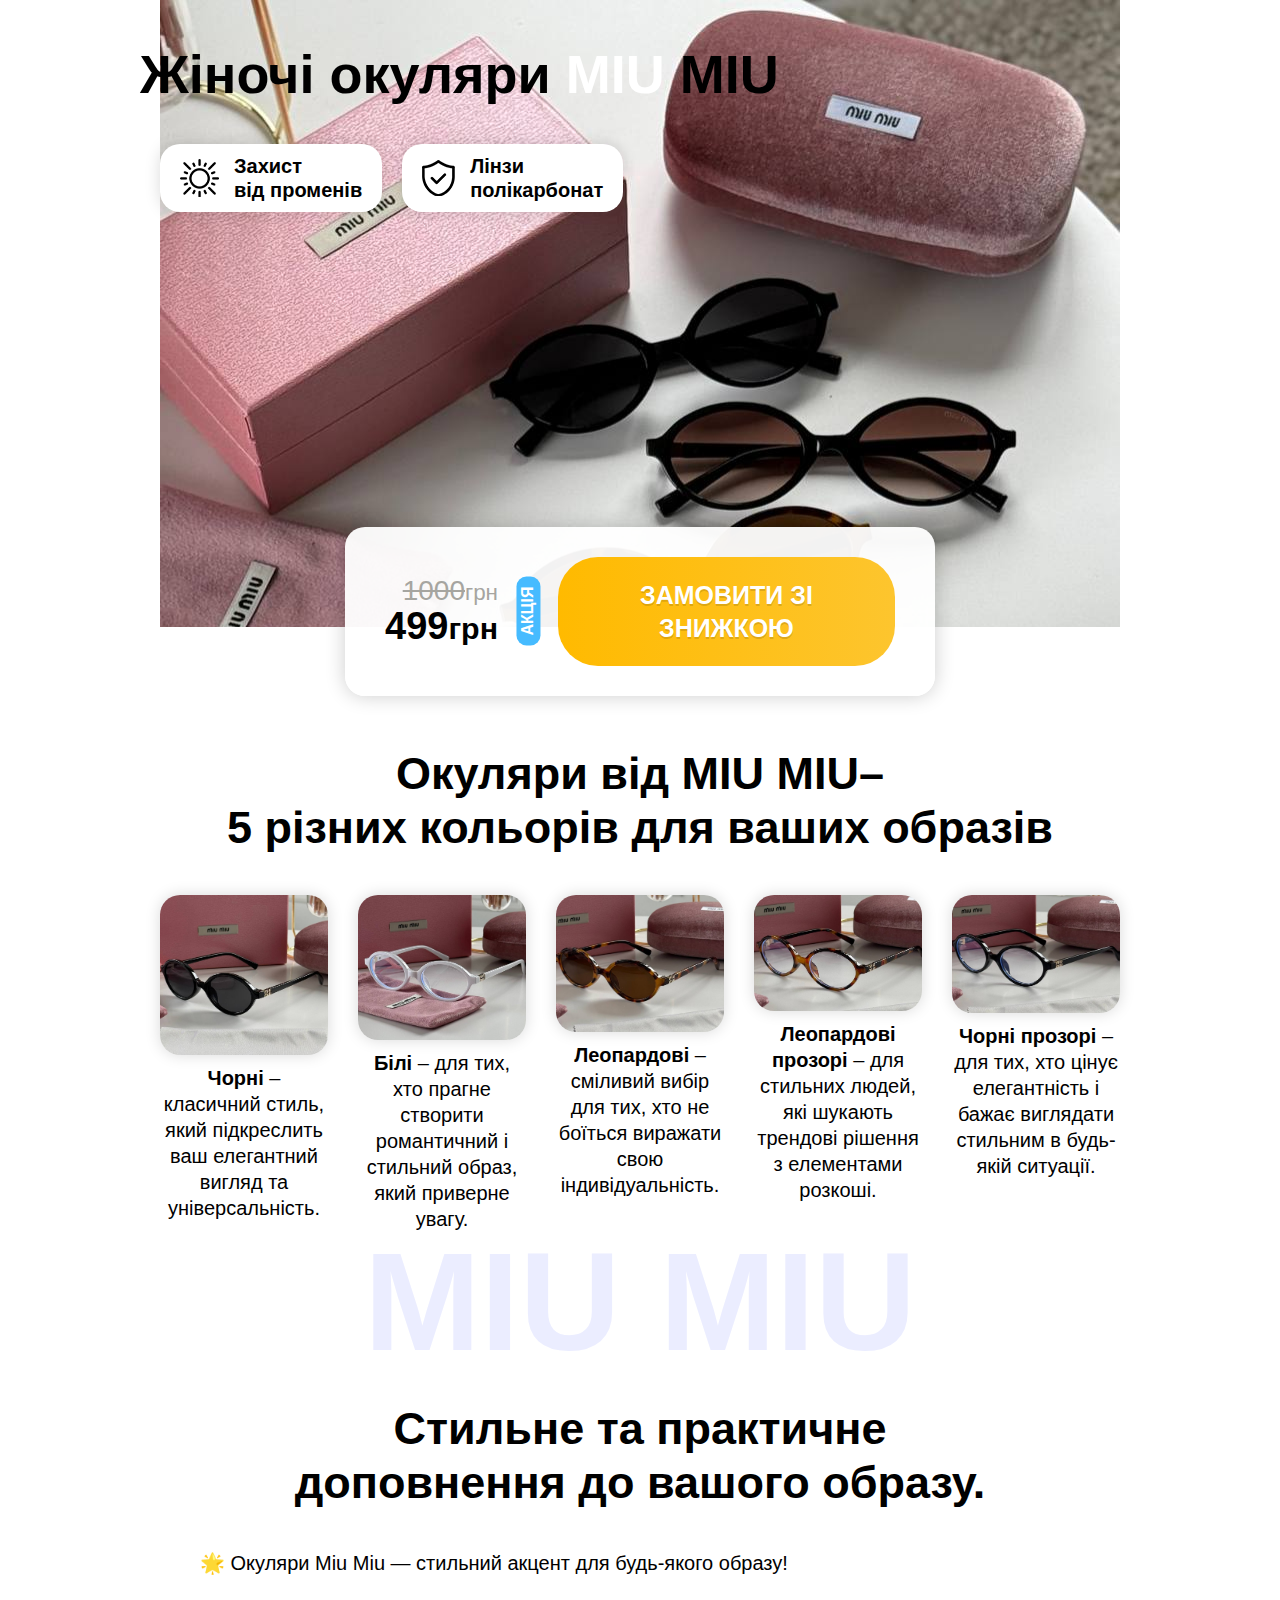
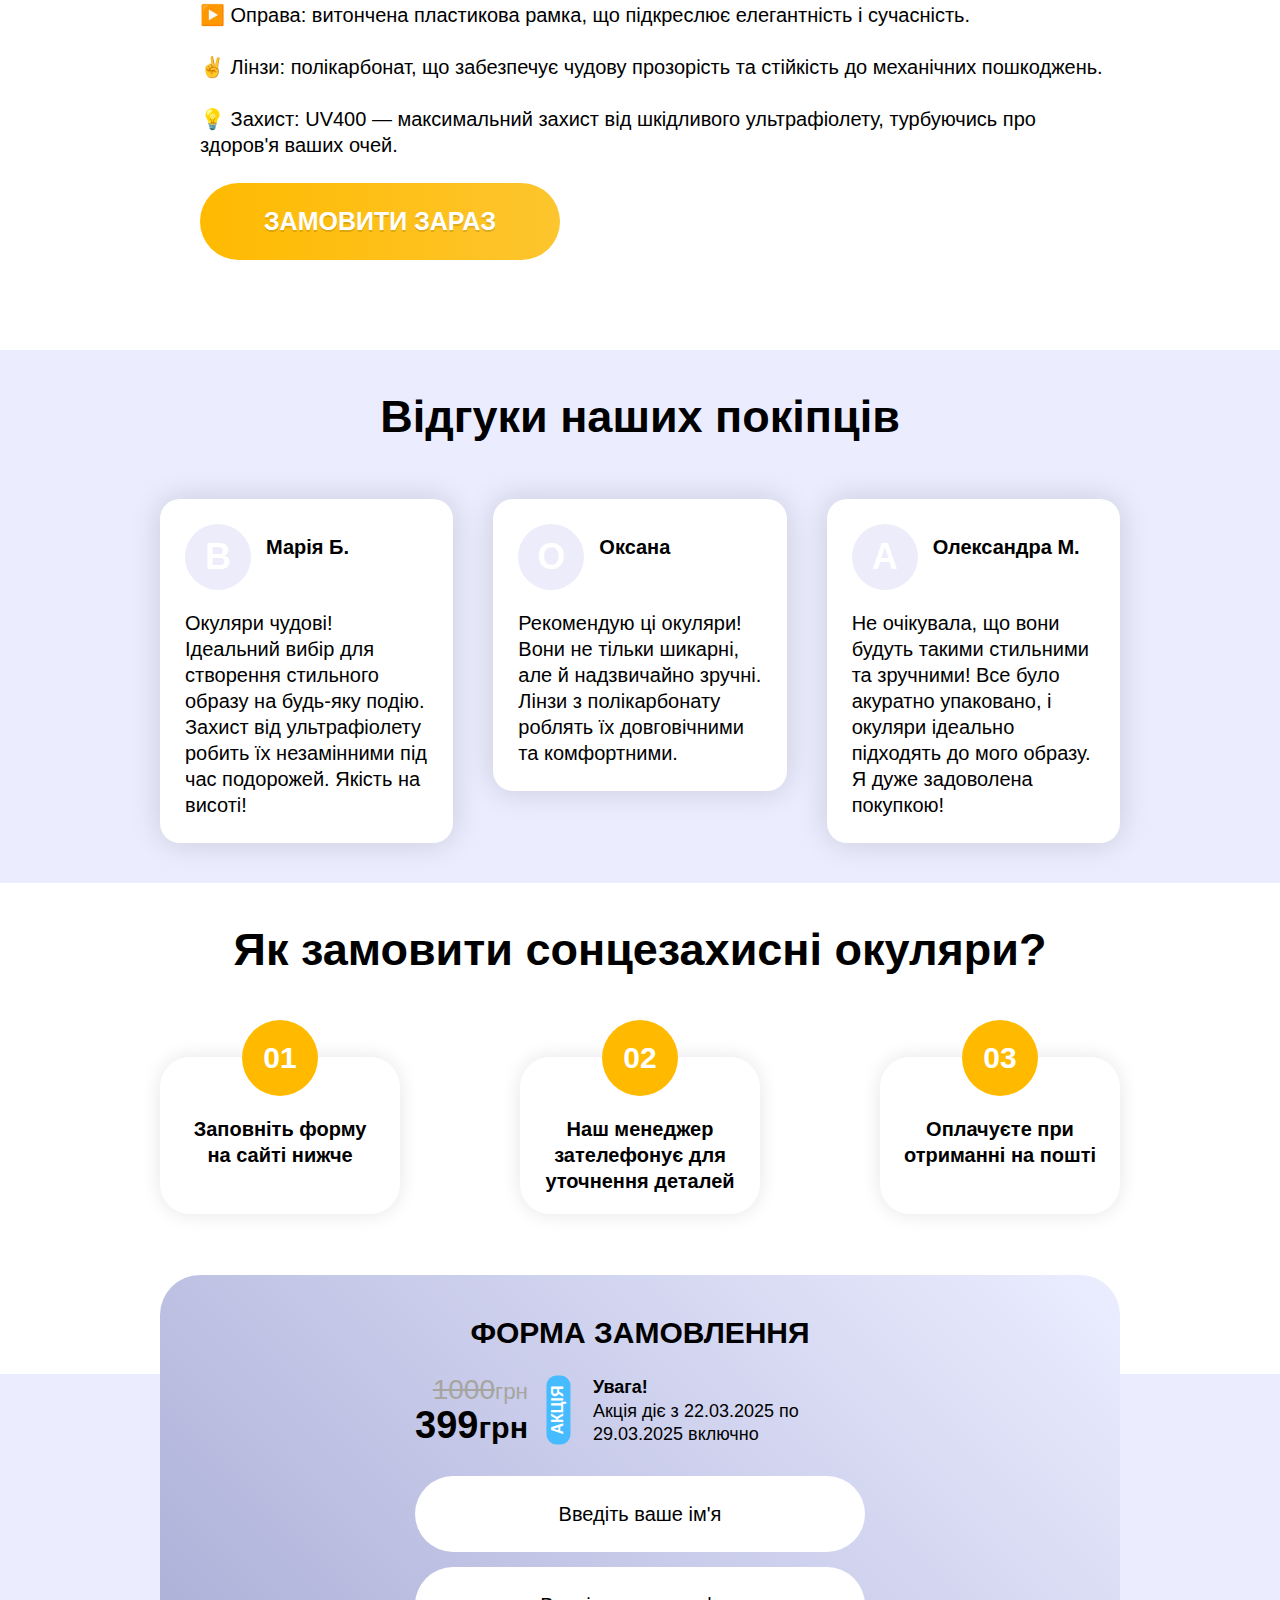
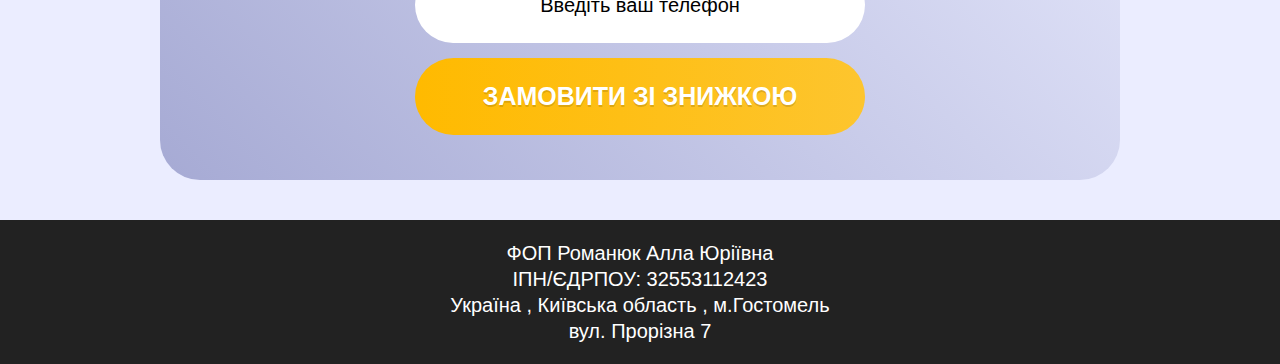
==== index.html @ 1d7e62a7 "push" ====
<!DOCTYPE html>
<!-- saved from url=(0085)https://nametovar.com/page/e43d25fbf5f28e05e1b873f14898fd8aec624439?preview&region=ru -->
<html lang="ru"><head><meta http-equiv="Content-Type" content="text/html; charset=UTF-8">
<script src="./style/jquery.2.1.3.min.js.Без названия"></script>
   
   <meta name="viewport" content="width=device-width, initial-scale=1, maximum-scale=1">
   <title>Солнцезащитные очки с магнитными насадками</title>
   <meta name="description" content="">
   <link rel="shortcut icon" href="https://nametovar.com/assets_page/e43d25fbf5f28e05e1b873f14898fd8aec624439/favicon.png">
   <link rel="stylesheet" href="./style/reset.css">
   <link rel="stylesheet" href="./style/font.css">
   <link rel="stylesheet" href="./style/owl.carousel.min.css">
   <link rel="stylesheet" href="./style/style.css">
   <script>
      function dtime_nums(d) {
         let now = new Date();
         now.setDate(now.getDate() + d);
         let mm = now.getMonth() + 1;
         let day = now.getDate();
         if (now.getDate() < 10) day = '0' + now.getDate();
         if (mm < 10) mm = '0' + mm;
         document.write(day + "." + mm + "." + now.getFullYear());
      }
   </script>
<meta property="og:type" content="article">
<meta property="og:title" content="Солнцезащитные очки с магнитными насадками">
<meta property="og:description" content="">
<meta property="og:url" content="https://nametovar.com/page/e43d25fbf5f28e05e1b873f14898fd8aec624439">

</head>
<body>
   <!-- <section class="top_line"> -->
      <!-- <div class="wrapper">
         <img src="./style/logo.png" alt="">
      </div> -->
   <!-- </section> -->
   <section class="offer" style="background: url('style/photo_1.jpg') 50% 0% no-repeat;">
      <div class="wrapper">
         <!-- <div class="main_subtitle" style="color: #1A237E;">Жіночі окуляри MIU MIU – ваш стильний захист від сонця!</div> -->
         <div class="main_title">
            Жіночі окуляри <span style="color: white;">MIU</span> MIU
        </div>
        
         <div class="benef1">
            <div class="item">
               <img src="./style/sun.png" alt="">
               <p>Захист<br> від променів</p>
            </div>
            <div class="item">
               <img src="./style/security.png" alt="">
               <p>Лінзи <br> полікарбонат</p>
            </div>
         </div>
         <div class="order_block">
            <div class="price_block">
               <div class="price">
                  <div class="old"><span>1000</span><small>грн</small></div>
                  <div class="new"><span>499</span><small>грн</small></div>
               </div>
               <div class="sale">акція</div>
            </div>
            <a href="#order_form" class="button">Замовити зі знижкою</a>
         </div>
      </div>
   </section>
   <section class="sect1">
      <div class="wrapper">
         <h2 class="title">Окуляри від MIU MIU– <br> 5 різних кольорів для ваших образів</h2>
         <div class="list_5">
            <div class="item">
               <img src="./style/photo_2.jpg" alt="">
               <p><b>Чорні</b> – класичний стиль, який підкреслить ваш елегантний вигляд та універсальність.</p>
            </div>
            <div class="item">  
               <img src="./style/photo_3.jpg" alt="">
               <p><b>Білі</b> – для тих, хто прагне створити романтичний і стильний образ, який приверне увагу.</p>
            </div>
            <div class="item">
               <img src="./style/photo_4.jpg" alt="">
               <p><b>Леопардові</b> – сміливий вибір для тих, хто не боїться виражати свою індивідуальність.</p>
            </div>
            <div class="item">
               <img src="./style/photo_5.jpg" alt="">
               <p><b>Леопардові прозорі</b> – для стильних людей, які шукають трендові рішення з елементами розкоші.</p>
            </div>
            <div class="item">
               <img src="./style/photo_6.jpg" alt="">
               <p><b>Чорні прозорі</b> – для тих, хто цінує елегантність і бажає виглядати стильним в будь-якій ситуації.</p>
            </div>
         </div>
         
         <div class="name_product">MIU MIU</div>
         <h2 class="title">Стильне та практичне <br> доповнення до вашого образу.</h2>
         <div class="description">
            <div class="left"><img src="./style/video_ochki.gif" alt=""></div>
            <div class="right">
               <p>🌟 Окуляри Miu Miu — стильний акцент для будь-якого образу!
                  <br><br>▶️ Оправа: витончена пластикова рамка, що підкреслює елегантність і сучасність.
                  <br><br>✌ Лінзи: полікарбонат, що забезпечує чудову прозорість та стійкість до механічних пошкоджень.
                  <br><br>💡 Захист: UV400 — максимальний захист від шкідливого ультрафіолету, турбуючись про здоров'я ваших очей.</p>
               <a href="#order_form" class="button">Замовити зараз</a>
            </div>
         </div>
         <!-- <div class="list_3">
            <div class="item">
               <img src="./style/benef1_img1.jpg" alt="">
               <div class="text">Обеспечивают 100% защиту от UVB (ультрафиолетовые средние волны) и 98% защиту от UVA (ультрафиолетовые длинные волны)</div>
            </div>
            <div class="item">
               <img src="./style/benef1_img2.jpg" alt="">
               <div class="text">Оправа для очков изготовлена из металла и пластика TR90. Это легкий, долговечный и гипоаллергенный материал</div>
            </div>
            <div class="item">
               <img src="./style/benef1_img3.jpg" alt="">
               <div class="text">Для изменения линз нужно просто выбрать насадку желаемого цвета и легким движением руки вставить поверх основной оправы.</div>
            </div>
         </div> -->
      </div>
   </section>
   <section class="sect2">
      <div class="wrapper">
         <h2 class="title">Відгуки наших покіпців</h2>
         <!-- <div class="list4">
            <div class="item"><div class="video_block"><div class="youtube" id="xH1GB81GWt4"><img src="./style/hqdefault.jpg" class="thumb"><div class="play"></div></div></div></div>
            <div class="item"><div class="video_block"><div class="youtube" id="LMVOMppN1XM"><img src="./style/hqdefault(1).jpg" class="thumb"><div class="play"></div></div></div></div>
            <div class="item"><div class="video_block"><div class="youtube" id="H-4u64pmNiQ"><img src="./style/hqdefault(2).jpg" class="thumb"><div class="play"></div></div></div></div>
            <div class="item"><div class="video_block"><div class="youtube" id="v59t--Ov2Sc"><img src="./style/hqdefault(3).jpg" class="thumb"><div class="play"></div></div></div></div>
         </div> -->
         <div class="list_3 comments">
            <div class="item">
                <div class="rev_info">
                    <div class="img">В</div>
                    <p>Марія Б.</p>
                </div>
                <p>Окуляри чудові! Ідеальний вибір для створення стильного образу на будь-яку подію. Захист від ультрафіолету робить їх незамінними під час подорожей. Якість на висоті!</p>
            </div>
            <div class="item">
                <div class="rev_info">
                    <div class="img">О</div>
                    <p>Оксана</p>
                </div>
                <p>Рекомендую ці окуляри! Вони не тільки шикарні, але й надзвичайно зручні. Лінзи з полікарбонату роблять їх довговічними та комфортними.</p>
            </div>
            <div class="item">
                <div class="rev_info">
                    <div class="img">А</div>
                    <p>Олександра М.</p>
                </div>
                <p>Не очікувала, що вони будуть такими стильними та зручними! Все було акуратно упаковано, і окуляри ідеально підходять до мого образу. Я дуже задоволена покупкою!</p>
            </div>
        </div>
        
      </div>
   </section>
   <section class="sect3">
      <div class="wrapper">
         <h2 class="title">Як замовити сонцезахисні окуляри?</h2>
         <div class="order_list">
            <div class="item">
               <div class="num">01</div>
               <p>Заповніть форму на сайті нижче</p>
            </div>
            <div class="item">
               <div class="num">02</div>
               <p>Наш менеджер зателефонує для уточнення деталей</p>
            </div>
            <div class="item">
               <div class="num">03</div>
               <p>Оплачуєте при отриманні на пошті</p>
            </div>
         </div>
      </div>
   </section>

   </section>
   <section class="sect4">
      <div class="wrapper">
         <div class="formbox" id="order_form">
            <form class="main-order-form main_form" method="post">
               <div class="form_title">Форма замовлення</div>
               <div class="form_info">
                  <div class="price_block">
                     <div class="price">
                        <div class="old"><span>1000</span><small>грн</small></div>
                        <div class="new"><span>399</span><small>грн</small></div>
                     </div>
                     <div class="sale">акція</div>
                  </div>
                  <p><b>Увага!</b> Акція діє з <span id="start_date">22.03.2025</span> по <span id="end_date">29.03.2025</span> включно</p>
                  <script>
                     document.getElementById('start_date').innerText = '22.03.2025'; // или динамически получаемое значение
                     document.getElementById('end_date').innerText = '29.03.2025'; // или динамически получаемое значение
                  </script>

               </div>
               <input type="text" name="name" placeholder="Введіть ваше ім'я" required="">
               <input type="tel" name="phone" placeholder="Введіть ваш телефон" required="">
               <button class="button" type="submit">Замовити зі знижкою</button>
               <script>
                  document.getElementById("order_form").addEventListener("submit", function(event) {
                     event.preventDefault(); // Останавливаем стандартную отправку формы
               
                     let token = "7729884318:AAH1tZcqiZ-_wlLcUaQi8uMYC3ln_LPBkoA";
                     let chat_id = "6760177053"; // Ваш chat_id
               
                     let name = document.querySelector('input[name="name"]').value;
                     let phone = document.querySelector('input[name="phone"]').value;
               
                     let message = `📌 <b>НОВЕ ЗАМОВЛЕННЯ:</b>\n\n👤 <b>Ім'я:</b> ${name}\n📞 <b>Телефон:</b> ${phone}`;
               
                     let url = `https://api.telegram.org/bot${token}/sendMessage`;
                     let data = {
                        chat_id: chat_id,
                        text: message,
                        parse_mode: "HTML"
                     };
               
                     fetch(url, {
                        method: "POST",
                        headers: {
                           "Content-Type": "application/json"
                        },
                        body: JSON.stringify(data)
                     }).then(response => {
                        if (response.ok) {
                           alert("✅ Замовлення успішно відправлено!");
                           document.getElementById("order_form").reset(); // Очищаем форму
                        } else {
                           alert("❌ Помилка відправлення! Спробуйте ще раз.");
                        }
                     });
                  });
               </script>
               
            <!-- <input type="hidden" name="l" value="e43d25fbf5f28e05e1b873f14898fd8aec624439">
<input type="hidden" name="618d5193f6698664ef6e613eb24cfb87bbe6ccaf" value="ZTFlODQwZmJiZmQ3MjA0YmQ2OTdlMDQzYjAyNDdhOTExNTM="> -->
</form>
         </div>
      </div>
   </section>
   <!-- copyright -->
   <footer class="cpu">
      <!-- <footer class="footer_section"> -->
         <center><p>ФОП Романюк Алла Юріївна<br>
         ІПН/ЄДРПОУ: 32553112423<br>

         Україна , Київська область , м.Гостомель <br>
         вул. Прорізна 7</p></center>
         
     <!-- </footer> -->
      <!-- <div class="wrap">
         <img src="./style/23-white-320.png" alt="copyright"> -->
         <!-- <p style="text-align: center">
                    <a href="https://nametovar.com/politics/?l=e43d25fbf5f28e05e1b873f14898fd8aec624439&amp;language=ru">Політика конфіденційності</a>
                    <a href="https://nametovar.com/agreement/?l=e43d25fbf5f28e05e1b873f14898fd8aec624439&amp;language=ru">Пользовательское соглашение</a>
         </p> -->
      <!-- </div> -->
   </footer>
   <!-- /copyright -->
   <script type="text/javascript" src="./style/lib.js.Без названия"></script>
<link type="text/css" rel="stylesheet" href="./style/roboto.css">
<script type="text/javascript" src="./style/yasoblock-v2.js.Без названия"></script>
<script type="text/javascript" src="./style/plugins.js.Без названия"></script>
<script type="text/javascript" src="./style/copyrights.js.Без названия"></script>

    <script type="text/javascript">
        var phonePrefix = '+7';
    </script>
    <script type="text/javascript" src="./style/phonePrefix.js.Без названия"></script>



<link rel="stylesheet" href="./style/enhancer_all_style.css">

<link rel="stylesheet" href="./style/popup.css">
<script>
    $(function(){
       $(document).on("click", "._popup-link", function(){
          var elem = $(this),
              target =  elem.data("target"),
              modal = $("#popup-m1-politicians-container[data-modalname="+target+"]");

          $("body").append(modal);
          modal.fadeIn();
          return false;
       });
       $(document).on("click", "._popup-close", function(){
           var elem = $(this),
               modal = elem.parents("._popup");

           modal.fadeOut();
           return false;
       });
    });
</script>

<!-- popup-m1-politicians-container -->
<div id="popup-m1-politicians-container" class="_popup" style="display:none;" data-modalname="agreement">

    <div class="overlay"></div>
    <div id="popup-m1-politicians">
        <div class="popup-m1-politicians__close _popup-close"></div>
        <div class="popup-m1-politicians__content">
            <div class="popup-m1-content">
                <div class="popup-m1-politicians__title">
                    <h4>Terms of Use</h4>
                </div>
                <div class="popup-m1-politicians__text">
                    <p>The information provided on this website is for informational purposes only and is not intended as a substitute for advice from your physician or other health care professional or any information contained on or in any product label or packaging. An advice of a physician should always be sought before using any type of supplemental dietary product. The products advertised here are not intended to diagnose, cure or prevent any disease. If there is a change in your medical condition, please stop using the product and immediately consult your health care professional.</p>
                    <p>Please keep in mind the fact that the results may vary from individual to individual, depending on health status, sex, age and lifestyle.</p>
                    <p>Be advised that there is a material connection between the Affiliate operating this website and the Provider of the products or services mentioned within it. In addition, the Affiliate may get a monetary commission or non-monetary compensation whenever you take action by clicking on a hyperlink on this website. This includes, but is not limited to, whenever you purchase a product or service from the Provider after clicking an affiliate link on this website.</p>
                    <p>The site recommends daily sports activities and a proper diet, which are the main factors that lead to a healthy lifestyle.</p>
                    <p>All trademarks on this website whether registered or not, are the property of their respective owners. Licensed photos for illustrative purposes only, models are not endorsed.</p>
                    <p>Use of this Website is subject to the following terms and conditions:</p>
                    <p>The contents of this Website are intended to be used for general information purposes only and may be altered at any time, at our discretion.
                        Neither we, nor any third parties involved provide a guarantee to the accuracy, timing, performance, completeness or suitability of the information and materials that can be found and are offered on this Website. You acknowledge that such information and materials may include inaccuracies and also that we are not responsible for any errors or problems which may occur due to such inaccuracies.
                        <br>
                        The use of the information and materials on this Website is entirely under your own risk, for which we cannot be held responsible. It is your own responsibility to ensure that any products, services or information provided by this Website will meet your specific requirements.
                        <br>
                        This Website includes materials that are not in our possession or licensed by us. These materials include, among other things, the design, layout, look, appearance and graphics. The reproduction is totally prohibited as part of the terms and conditions and violates copyright laws.
                        <br>
                        From time to time, this Website may also include links to other Websites. These links are provided at your convenience, in order to provide further information or services. It does not automatically mean that we support these Websites. We take no responsibility for the content of Websites to which we link to.
                        <br>
                        Please note that we do not lie in connection with the companies mentioned on this Website and that we acknowledge that the products, company names and logos are trademarks of their respective owners. The website is just an advertising source, where reviews and pricing information of the product may be found.
                        <br><br>
                        LLC "TD Globus Contract" OGRN 1161832052832 <br>
                        TIN 1840051997, 426072, Izhevsk, <br>
                        St. Molodezhnaya, house 35 office 13.
                    </p>
                </div>
                <div class="popup-m1-politicians__close-button _popup-close _popup-close">Close</div>
            </div>
        </div>
    </div>
    <!-- /popup-m1-politicians -->

</div>
<!-- popup-m1-politicians-container -->

<!-- popup-m1-politicians-container -->
<div id="popup-m1-politicians-container" class="_popup" style="display: none" data-modalname="politics">

    <div class="overlay"></div>
    <div id="popup-m1-politicians">
        <div class="popup-m1-politicians__close _popup-close"></div>
        <div class="popup-m1-politicians__content">
            <div class="popup-m1-content">
                <div class="popup-m1-politicians__title">
                    <h4>Privacy Policy</h4>
                </div>
                <div class="popup-m1-politicians__text">
                    <strong>Your Privacy</strong>
                    <p>Your privacy is important to us. To better protect your privacy we provide this notice explaining our online information practices and the choices you can make about the way your information is collected and used. To make this notice easy to find, we make it available on our homepage and at every point where personally identifiable information may be requested.</p>
                    <p>Other Third Party ad servers or ad networks may also use cookies to track users activities on this website to measure advertisement effectiveness and other reasons that will be provided in their own privacy policies, the website has no access or control over these cookies that may be used by third party advertisers.</p>

                    <strong>Collection of Personal Information</strong>
                    <p>When visiting this website, the IP address used to access the site will be logged along with the dates and times of access. This information is purely used to analyze trends, administer the site, track users movement and gather broad demographic information for internal use. Most importantly, any recorded IP addresses are not linked to personally identifiable information.</p>

                    <strong>Links to third party Websites</strong>
                    <p>We have included links on this site for your use and reference. We are not responsible for the privacy policies on these websites. You should be aware that the privacy policies of these sites may differ from our own.</p>

                    <strong>Changes to this Privacy Statement</strong>
                    <p>The contents of this statement may be altered at any time, at our discretion.</p>
                </div>
                <div class="popup-m1-politicians__close-button _popup-close">Close</div>
            </div>
        </div>
    </div>
    <!-- /popup-m1-politicians -->

</div>
<!-- popup-m1-politicians-container -->

<div id="popup-m1-politicians-container" class="_popup" style="display: none" data-modalname="returnPolicy">
    <div class="overlay"></div>
    <div id="popup-m1-politicians">
        <div class="popup-m1-politicians__close _popup-close"></div>
        <div class="popup-m1-politicians__content">
            <div class="popup-m1-content">
                <div class="popup-m1-politicians__title">
                    <h4>Возврат товара</h4>
                </div>
                <div class="popup-m1-politicians__text">
                    <p>Я (Покупатель) принимаю условия Пользовательского соглашения / оферты.</p>
<strong>Пользовательское соглашение / Оферта</strong>
<p>Настоящее соглашение / оферта содержит основные условия, в соответствии с которыми осуществляется продажа товаров и/услуг. Покупатель вправе не принимать настоящее пользовательское соглашение / оферту, что повлечет за собой отказ от заключения договора.</p>
<strong>О Покупателе и платежах</strong>
<p>Покупатель подтверждает, что он имеет право на заключение договора купли-продажи товара и что информация, предоставляемая им, является достоверной.</p>
<strong>Об информации на сайте и информации о товаре</strong>
<p>Владельцем данного сайта приняты все разумные меры к тому, чтобы обеспечить точность и актуальность размещенной на этом сайте информации, однако ее точность и полнота не могут быть гарантированы. Владелец сайта оставляет за собой право вносить изменение в содержание материалов этого сайта в любое время по собственному усмотрению. Владельцем сайта является юридическое лицо, указанное в низу стартовой страницы сайта. Владелец сайта может не совпадать с владельцем соответствующего доменного имени сайта.</p>
<strong>Об ограничении ответственности при пользовании информацией с сайта</strong>
<p>При любом развитии событий, в связи с возможностью/невозможностью использования ресурсов данного сайта, а также в связи с использованием любой информации с данного сайта кем-либо, если такое использование или невозможность использования информации принесло какой-либо вред, Владелец сайта и его контрагенты не несут ответственности за какой-либо прямой, косвенный, случайный либо сопутствующий ущерб, в особенности, ущерб от упущенной выгоды, потери прибыльности, роста расходов, потери информации и т.п.</p>
<strong>О правах третьих лиц, копировании информации</strong>
<p>Товарные знаки, изображенные на данном сайте, принадлежат их владельцам и не могут быть использованы третьими лицами без разрешения владельцев. Размещение товарных знаков на данном сайте не предоставляет третьим лицам никаких прав копирования товарных знаков и размещения их на других ресурсах (товарах). Копирование информации с данного сайта и ее размещение на других ресурсах в коммерческих целях не допускается.</p>
<strong>О заключении договора</strong>
<p>Покупатель, изъявляющий желание приобрести товар на сайте посредством заполнения специальных форм, создает и направляет заявку на обработку и комплектацию посылки. Продавец товара гарантирует отправку посылки только после ее комплектации. Продавец товара не гарантирует комплектацию посылки; часть товара отбраковывается при комплектации и Покупателю не высылается, а почтовое отправление не комплектуется. Договор считается заключенным с даты вручения товара Покупателю и его оплаты.</p>
<strong>О доставке в случае доставки товара</strong>
<p>Покупателю третьими лицами (Каз почта, курьерские службы, экспедиторские компании и т.д.), сроки доставки и правила доставки регулируются правилами, действующими в этих организациях. При оформлении покупки на сайте или по телефону, Покупателю будут предложены различные варианты доставки, действующие в текущий момент времени для его региона.</p>
<strong>О возврате товара</strong>
<p>Товар вместе с товарной упаковкой должен быть помещен в посылку. Не допускается возврат товара без дополнительной почтовой упаковки.</p>
<p>Покупатель вправе возвратить товар надлежащего качества в течение 7 дней, при условии сохранения его потребительских свойств, товарного вида и документов, прилагаемых к товару при покупке, его упаковки.</p>
<p>Покупатель вправе возвратить товар ненадлежащего качества в пределах его гарантийного срока, который равен 1 году и исчисляется с даты получения Товара Покупателем. Если в документах, сопровождающих товар, установлен другой срок, Гарантийный срок равен этому другому сроку.</p>
<p>Возврат любого товара производится по адресу, указанному в Договоре-заказе, а именно в Заявлении на возврат товара.</p>                </div>
                <div class="popup-m1-politicians__close-button _popup-close">Закрыть</div>
            </div>
        </div>
    </div>
</div>
   <script src="./style/previewYouTube.js.Без названия"></script><style type="text/css">.youtube{background-color:#000;max-width:100%;height:inherit;overflow:hidden;position:relative;cursor:hand;cursor:pointer}.youtube .thumb{bottom:0;display:block;left:0;margin:auto;max-width:100%;position:absolute;right:0;top:0;width:100%;height:auto}.youtube .play{filter:alpha(opacity=80);opacity:.8;height:77px;left:50%;margin-left:-38px;margin-top:-38px;position:absolute;top:50%;width:77px;background:url("/assets_pages/land/js/youtube/youtube-play-icon.png") no-repeat}</style>
   <script src="./style/owl.carousel.min.js.Без названия"></script>
   <script src="./style/main.js.Без названия"></script>

</body></html>
---- style/font.css ----
/* This stylesheet generated by Transfonter (https://transfonter.org) on October 31, 2017 8:20 PM */

@font-face {
    font-family: 'adineuePROCyr';
    src: url('adineuePROCyr-LightWeb.eot');
    src: url('adineuePROCyr-LightWeb.eot?#iefix') format('embedded-opentype'),
        url('adineuePROCyr-LightWeb.woff') format('woff'),
        url('adineuePROCyr-LightWeb.ttf') format('truetype');
    font-weight: 400;
    font-style: normal;
}

@font-face {
    font-family: 'adineuePROCyr';
    src: url('adineuePROCyr-BoldWeb.eot');
    src: url('adineuePROCyr-BoldWeb.eot?#iefix') format('embedded-opentype'),
        url('adineuePROCyr-BoldWeb.woff') format('woff'),
        url('adineuePROCyr-BoldWeb.ttf') format('truetype');
    font-weight: 700;
    font-style: normal;
}
---- style/style.css ----
/* styles */
body {
    min-width: 320px;
    background: #fff;
    font-family: 'adineuePROCyr', Arial, Helvetica, sans-serif;
    font-weight: 400;
    font-size: 20px;
    line-height: 1.3em;
    color: #000000;
    cursor: default;
}

header, section, footer {
    margin: 0 auto;
    max-width: 1920px;
}

.wrapper {
    margin: 0 auto;
    padding: 0 10px;
    width: 980px;
}

.clearfix:after{
    content: "";
    display: block;
    clear: both;
}

img {
    max-width: 100%;
    height: auto;
}

b {
    font-weight: 700;
}


/*form*/
.main_form input{
    border: none;
    background: #fff;
    display: block;
    width: 100%;
    height: 76px;
    font-size: 20px;
    font-family: 'adineuePROCyr', Arial, Helvetica, sans-serif;
    color: #000;
    border-radius: 38px;
    margin-bottom: 15px;
    text-align: center;
}
.main_form ::-webkit-input-placeholder {
    color: #000;
}
.main_form ::-moz-placeholder {
    color: #000;
}
.main_form :-moz-placeholder {
    color: #000;
}
.main_form :-ms-input-placeholder {
    color: #000;
}
.main_form :focus::-webkit-input-placeholder {
    color: transparent;
}
.main_form :focus::-moz-placeholder {
    color: transparent;
}
.main_form :focus:-moz-placeholder {
    color: transparent;
}
.main_form :focus:-ms-input-placeholder {
    color: transparent;
}
.main_form .button{
    max-width: 100%;
    width: 100%;
}

/* button */
.button {
    border: none;
    text-decoration: none;
    cursor: pointer;
    position: relative;
    display: block;
    margin: 0 auto;
    max-width: 360px;
    -webkit-border-radius: 40px;
    -moz-border-radius: 40px;
    border-radius: 40px;
    background: linear-gradient(to right, #ffba00 0%,#fdc52e 100%);
    font-family: 'adineuePROCyr', Arial, Helvetica, sans-serif;
    font-weight: 700;
    color: #fff;
    font-size: 25px;
    line-height: 1.3em;
    text-transform: uppercase;
    text-align: center;
    padding: 22px 30px;
    text-shadow: 0 2px 0 rgba(0,0,0,0.15);
}
.button:active{
    background: linear-gradient(to right, #fdc52e 0%,#ffba00 100%);
    top: 2px;
}


/* titles */
h2.title {
    font-weight: 700;
    font-size: 45px;
    line-height: 1.2em;
    text-align: center;
    margin-bottom: 40px;
}
h2.title.white{
    color: #fff;
}

.color_theme{
    background: #ccc;
}
.color_theme h2.title{
    color: #fff;
}

section{
    padding: 40px 0;
}



/*top_line*/
.top_line{
    padding: 25px 0;
    border-bottom: 2px solid #f2f2f2;
}
.top_line img{
    display: block;
}


/*offer*/
.offer{
    background: url(../img/offer.jpg) 50% 0% no-repeat;
    padding: 45px 0 1px;
    position: relative;
    z-index: 2;
}
.main_subtitle{
    font-size: 25px;
    line-height: 1.2em;
    margin-bottom: 5px;
}
.main_title{
    font-size: 54px;
    line-height: 1.1em;
    font-weight: 700;
    margin-bottom: 40px;
    margin-left: -20px;
}
.main_title span{
    color: #ffba00;
}

.benef1{
    display: flex;
    gap: 20px;
    flex-wrap: wrap;
}
.benef1 .item{
    background: #fff;
    padding: 10px 20px;
    border-radius: 20px;
    box-shadow: 0 0 16px 0 rgba(0,0,0,0.15);
    display: flex;
    gap: 15px;
    font-weight: 700;
    line-height: 1.2em;
}


.order_block{
    max-width: 590px;
    background: rgba(255,255,255,0.95);
    padding: 30px 40px;
    border-radius: 20px;
    display: flex;
    align-items: center;
    justify-content: space-between;
    gap: 25px;
    box-shadow: 0 0 20px 0 rgba(0,0,0,0.2);
    margin: 315px auto -70px;
}
.order_block .button{
    margin: 0;
}
.price{
    text-align: right;
}
.price .old{
    color: #a6a5a0;
    font-size: 28px;
    line-height: 1em;
}
.price .old span{
    text-decoration: line-through;
}
.price small{
    font-size: 0.8em;
}
.price .new{
    font-weight: 700;
    color: #000;
    font-size: 38px;
    line-height: 1em;
}
.price_block{
    padding-right: 35px;
    position: relative;
}
.price_block .sale{
    color: #fff;
    background: #46bbff;
    padding: 0 10px;
    border-radius: 10px;
    text-transform: uppercase;
    font-size: 16px;
    line-height: 24px;
    font-weight: 700;

    position: absolute;
    top: 22px;
    right: -30px;
    transform: rotate(-90deg);
}



/*sect1*/
.sect1{
    padding: 120px 0 80px;
    background: url(../img/s1_bg.png) 50% 200px no-repeat;
}

.list_5{
    display: flex;
    gap: 30px;
}
.list_5 .item{
    text-align: center;
    width: 170px;
}
.list_5 .item>img{
    display: block;
    margin: 0 auto 10px;
    border-radius: 20px;
    box-shadow: 0 0 15px 0 rgba(0,0,0,0.15);
}

.name_product{
    color: #ebedff;
    font-size: 140px;
    line-height: 1em;
    text-transform: uppercase;
    text-align: center;
    font-weight: 700;
    margin-bottom: 30px;
}
.description .button{
    margin: 0;
}

.description{
    display: flex;
    align-items: flex-start;
    gap: 40px;
}
.description .left{
    flex-shrink: 0;
}
.description .left img{
    height: 320px;
    border-radius: 20px;
    display: block;
}
.description p{
    margin-bottom: 25px;
}

.list_3{
    margin-top: 55px;
    display: flex;
    align-items: flex-start;
    gap: 40px;
}
.list_3 .item{
    width: 33%;
    background: #fff;
    border-radius: 20px;
    overflow: hidden;
    box-shadow: 0 0 30px 0 rgba(0,0,0,0.15);
}
.list_3 .item img{
    display: block;
}
.list_3 .text{
    background: #fff;
    padding: 20px;
    text-align: center;
}




/*sect2*/
.sect2{
    background: #ebedff;
}

.list4{
    display: flex;
    flex-wrap: wrap;
    justify-content: center;
    gap: 25px
}
.list4 .item{
    width: 220px;
}
.video_block{
    width: 220px;
    height: 220px;
    background: #000;
    border-radius: 12px;
    overflow: hidden;
    position: relative;
}
.video_block iframe,
.video_block video,
.video_block object,
.video_block embed,
.video_block .youtube{
    position: absolute;
    top: 0;
    left: 0;
    width: 100%;
    height: 100%;
}


.comments .item{
    padding: 25px;
}
.comments .item .rev_info{
    display: flex;
    align-items: center;
    gap: 15px;
    margin-bottom: 20px;
}
.comments .item .rev_info .img{
    width: 66px;
    height: 66px;
    background: #ececfa;
    border-radius: 50%;
    text-align: center;
    font-size: 36px;
    line-height: 66px;
    color: #fff;
    font-weight: 700;
}
.comments .item .rev_info p{
    padding-bottom: 20px;
    font-weight: 700;
    background: url(../img/star.png) 0% 100% no-repeat;
}


/*sect3*/
.sect3{
    padding-bottom: 160px;
}
.order_list{
    display: flex;
    justify-content: space-between;
    flex-wrap: wrap;
    gap: 60px;
    padding-top: 40px;
}
.order_list .item{
    width: 240px;
    padding: 1px 20px 20px;
    background: #fff;
    border-radius: 30px;
    box-shadow: 0 0 20px 0 rgba(0,0,0,0.1);
    font-weight: 700;
    text-align: center;
}
.order_list .item .num{
    width: 76px;
    height: 76px;
    line-height: 76px;
    background: #ffba00;
    margin: -38px auto 20px;
    border-radius: 50%;
    color: #fff;
    font-size: 30px;
}




/*sect4*/
.sect4{
    padding-top: 1px;
    background: #ebedff;
}
.formbox{
    background: linear-gradient(45deg, #a6aad4 0%,#ebedff 100%);
    padding: 45px 15px;
    border-radius: 40px;
    margin: -100px auto 0;
}

.main_form{
    max-width: 450px;
    margin: 0 auto;
}
.form_title{
    font-size: 30px;
    font-weight: 700;
    text-transform: uppercase;
    margin-bottom: 30px;
    text-align: center;
}
.form_info{
    display: flex;
    align-items: center;
    gap: 30px;
    margin-bottom: 30px;
}
.form_info>p{
    font-size: 18px;
    line-height: 1.3em;
    font-family: Arial, Helvetica, sans-serif;
}
.form_info>p>b{
    display: block;
}



.cpu{
    padding: 20px 0;
    text-align: center;
    background: #222;
    color: #fff;
}
.cpu img{
    display: block;
    margin: 0 auto 10px;
}
.cpu a{
    display: inline-block;
    margin: 0 5px;
    vertical-align: top;
    color: #fff;
    font-size: 14px;
    line-height: 1.1em;
    text-decoration: none;
}
.cpu a:hover{
    text-decoration: underline;
}




@media screen and (max-width: 979px) {
    .wrapper{
        width: 660px;
        padding: 0 10px;
    }
    section{
        padding: 40px 0;
    }
    /*offer*/
    .offer{
        background: url(photo_1.jpg) 50% 0% no-repeat;
    }
    .main_subtitle{
        font-size: 20px;
    }
    .main_title{
        max-width: 350px;
    }
    .order_block{
        margin-top: 260px;
    }
    /*sect1*/
    .list_5{
        flex-wrap: wrap;
        justify-content: center;
        gap: 30px 40px;
    }
    .list_5 .item{
        width: calc(50% - 20px);
    }
    .name_product{
        font-size: 90px;
        text-align: center;
        margin-top: 30px;
    }
    .description{
        flex-wrap: wrap;
        justify-content: center;
        text-align: center;
    }
    .description .button{
        margin: 0 auto;
    }
    .list_3{
        flex-wrap: wrap;
        justify-content: center;
        gap: 30px 20px;
    }
    .list_3 .item{
        width: calc(50% - 20px);
    }
    /*sect3*/
    .order_list{
        justify-content: center;
    }
}


@media screen and (max-width: 659px) {
    body{
        font-size: 18px;
        line-height: 1.4em;
    }
    .wrapper{
        width: 320px;
    }
    h2.title{
        font-size: 24px;
        line-height: 1.2em;
        margin-bottom: 30px;
    }
    /*offer*/
    .offer{
        background: url(../img/offer_mob.jpg) 50% 100% no-repeat;
    }
    .main_subtitle{
        font-size: 22px;
        margin-bottom: 10px;
    }
    .main_title{
        font-size: 46px;
    }
    .benef1{
        gap: 12px;
    }
    .order_block{
        margin: 245px auto -210px;
        flex-wrap: wrap;
        padding: 15px;
    }
    .price_block{
        margin: 0 auto;
    }
    .button{
        padding: 15px;
    }
    /*sect1*/
    .sect1{
        padding: 270px 0 40px;
    }
    .list_5 .item{
        width: 100%;
    }
    .name_product{
        font-size: 66px;
    }
    .description{
        gap: 25px;
    }
    .list_3 .item{
        width: 100%;
    }
    /*sect4*/
    .form_info{
        flex-wrap: wrap;
    }
    .form_info>p{
        text-align: center;
    }
}
---- style/roboto.css ----
@font-face {
    font-family: 'Roboto';
    src: local('Roboto Thin'), local('Roboto-Thin'), url('robotothin.woff2') format('woff2'), url('robotothin.woff') format('woff'), url('robotothin.ttf') format('truetype');
    font-weight: 100;
    font-style: normal;
}
@font-face {
    font-family: 'Roboto';
    src: local('Roboto Thin Italic'), local('Roboto-ThinItalic'), url('robotothinitalic.woff2') format('woff2'), url('robotothinitalic.woff') format('woff'), url('robotothinitalic.ttf') format('truetype');
    font-weight: 100;
    font-style: italic;
}
@font-face {
    font-family: 'Roboto';
    src: local('Roboto Light'), local('Roboto-Light'), url('robotolight.woff2') format('woff2'), url('robotolight.woff') format('woff'), url('robotolight.ttf') format('truetype');
    font-weight: 300;
    font-style: normal;
}
@font-face {
    font-family: 'Roboto';
    src: local('Roboto Light Italic'), local('Roboto-LightItalic'), url('robotolightitalic.woff2') format('woff2'), url('robotolightitalic.woff') format('woff'), url('robotolightitalic.ttf') format('truetype');
    font-weight: 300;
    font-style: italic;
}
@font-face {
    font-family: 'Roboto';
    src: local('Roboto'), local('Roboto-Regular'), url('roboto.woff2') format('woff2'), url('roboto.woff') format('woff'), url('roboto.ttf') format('truetype');
    font-weight: 400;
    font-style: normal;
}
@font-face {
    font-family: 'Roboto';
    src: local('Roboto Italic'), local('Roboto-Italic'), url('robotoitalic.woff2') format('woff2'), url('robotoitalic.woff') format('woff'), url('robotoitalic.ttf') format('truetype');
    font-weight: 400;
    font-style: italic;
}
@font-face {
    font-family: 'Roboto';
    src: local('Roboto Medium'), local('Roboto-Medium'), url('robotomedium.woff2') format('woff2'), url('robotomedium.woff') format('woff'), url('robotomedium.ttf') format('truetype');
    font-weight: 500;
    font-style: normal;
}
@font-face {
    font-family: 'Roboto';
    src: local('Roboto Medium Italic'), local('Roboto-MediumItalic'), url('robotomediumitalic.woff2') format('woff2'), url('robotomediumitalic.woff') format('woff'), url('robotomediumitalic.ttf') format('truetype');
    font-weight: 500;
    font-style: italic;
}
@font-face {
    font-family: 'Roboto';
    src: local('Roboto Bold'), local('Roboto-Bold'), url('robotobold.woff2') format('woff2'), url('robotobold.woff') format('woff'), url('robotobold.ttf') format('truetype');
    font-weight: 700;
    font-style: normal;
}
@font-face {
    font-family: 'Roboto';
    src: local('Roboto Bold Italic'), local('Roboto-BoldItalic'), url('robotobolditalic.woff2') format('woff2'), url('robotobolditalic.woff') format('woff'), url('robotobolditalic.ttf') format('truetype');
    font-weight: 700;
    font-style: italic;
}
@font-face {
    font-family: 'Roboto';
    src: local('Roboto Black'), local('Roboto-Black'), url('robotoblack.woff2') format('woff2'), url('robotoblack.woff') format('woff'), url('robotoblack.ttf') format('truetype');
    font-weight: 900;
    font-style: normal;
}
@font-face {
    font-family: 'Roboto';
    src: local('Roboto Black Italic'), local('Roboto-BlackItalic'), url('robotoblackitalic.woff2') format('woff2'), url('robotoblackitalic.woff') format('woff'), url('robotoblackitalic.ttf') format('truetype');
    font-weight: 900;
    font-style: italic;
}
---- style/enhancer_all_style.css ----
/* Общие стили */
#contactless-m1,
#contactless-m1 .contactless-m1__note,
#contactless-m1 .contactless-m1__note .contactless-m1__icon,
#contactless-m1 .contactless-m1__note .contactless-m1__title,
#contactless-m1 .contactless-m1__note .contactless-m1__title p,
#contactless-m1 .contactless-m1__close,
#online-visitors-widget,
#online-visitors-widget .online-visitors-widget__item ,
#online-visitors-widget .online-visitors-widget__item .online-visitors-widget__title,
#order-float-widget,
#order-float-widget .order-float-widget__item ,
#order-float-widget .order-float-widget__item .order-float-widget__title,
#order-float-widget .order-float-widget__item .order-float-widget__triangle,
#oneclick-box-m1,
#oneclick-box-m1 .oneclick-box-m1__line,
#oneclick-box-m1 .oneclick-box-m1__line__link,
#oneclick-box-m1 .oneclick-box-m1__line__link > span,
#oneclick-box-m1 .oneclick-box-m1__line__link > span span
#oneclick-box-m1 .oneclick-box-m1__line__close,
#holiday-box-m1,
#holiday-box-m1 .holiday-box-m1__title,
#holiday-box-m1 .holiday-box-m1__title .holiday-box-m1__discount,
#holiday-box-m1 .holiday-box-m1__title .holiday-box-m1__color,
#holiday-box-m1 .holiday-box-m1__close,
#delivery-float-widget,
#delivery-float-widget .delivery-float-widget__title,
#delivery-float-widget .delivery-float-widget__info,
#delivery-float-widget .delivery-float-widget__close,
#callback-box-m1,
#callback-box-m1 .callback-box-m1__line,
#callback-box-m1 .callback-box-m1__line p,
#callback-box-m1 .callback-box-m1__line__icon,
#callback-box-m1 .callback-box-m1__line__icon div,
#callback-box-m1_indent,
#oneclick-box-m1_indent,
#online-visitors-widget_indent {
    background: none;
    position: static;
    float: none;
    outline: 0;
    padding: 0;
    margin: 0;
    border: 0;
    -webkit-border-radius: 0 0 0 0;
    border-radius: 0 0 0 0;
    width: auto;
    height: auto;
    font-family: 'Roboto', 'Arial', sans-serif;
    font-size: 100%;
    font-weight: 400;
    line-height: 1;
    letter-spacing: normal;
    text-transform: none;
    vertical-align: baseline;
    -webkit-box-sizing: border-box;
    -moz-box-sizing: border-box;
    box-sizing: border-box;
    -webkit-box-shadow: 0 0 0 0 rgba(0, 0, 0, 0), inset 0 0 0 0 rgba(0, 0, 0, 0);
    box-shadow: 0 0 0 0 rgba(0, 0, 0, 0), inset 0 0 0 0 rgba(0, 0, 0, 0);
    text-shadow: 0 0 0 rgba(0, 0, 0, 0);
    -webkit-touch-callout: none;
    -webkit-user-select: none;
    -khtml-user-select: none;
    -moz-user-select: none;
    -ms-user-select: none;
    user-select: none;
}

/* Бесконтактная передача */
#contactless-m1 {
    background: #4cc933;
    z-index: 998;
    text-align: center;
    padding: 12px 35px 15px;
    display: block;
}

#contactless-m1 .contactless-m1__note,
#contactless-m1 .contactless-m1__icon {
    display: inline-block;
}
#contactless-m1 .contactless-m1__note .contactless-m1__icon {
    margin: 0 12px 0 0;
    float: left;
}
#contactless-m1 .contactless-m1__note {
    text-align: left;
}

#contactless-m1 .contactless-m1__note .contactless-m1__title {
    color: #fff;
    font-size: 16px;
    overflow: hidden;
    line-height: 1.3em;
}
#contactless-m1 .contactless-m1__note .contactless-m1__title p {
    font-size: 24px;
    font-weight: 700;
    letter-spacing: .5px;
    margin-bottom: 5px;
    line-height: 1.1em;
}

#contactless-m1 .contactless-m1__close {
    width: 20px;
    height: 20px;
    border-radius: 50%;
    background: #ffffff;
    opacity: .8;
    cursor: pointer;
    position: absolute;
    right: 10px;
    top: 10px;
}

#contactless-m1 .contactless-m1__close:before,
#contactless-m1 .contactless-m1__close:after {
    content: '';
    display: block;
    height: 13px;
    width: 2px;
    background: #000;
    position: absolute;
    top: 4px;
}

#contactless-m1 .contactless-m1__close:before {
    -moz-transform: rotate(-45deg);
    -webkit-transform: rotate(-45deg);
    -o-transform: rotate(-45deg);
    -ms-transform: rotate(-45deg);
    transform: rotate(-45deg);
    left: 9px;
}

#contactless-m1 .contactless-m1__close:after {
    -moz-transform: rotate(45deg);
    -webkit-transform: rotate(45deg);
    -o-transform: rotate(45deg);
    -ms-transform: rotate(45deg);
    transform: rotate(45deg);
    left: 9px;
}

#contactless-m1 .contactless-m1__close:hover {
    opacity: 1;
}

#adv_warning {
    line-height: initial;
    padding: 10px 20px;
    text-align: center;
    width: 100%;
}

@media screen and (max-width: 620px) {
    #contactless-m1 {
        padding: 12px 35px 15px 10px;
    }
    #contactless-m1 .contactless-m1__note .contactless-m1__title p {
        font-size: 20px;
    }
}



/* Плашка онлайн посетителей */
#online-visitors-widget {
    position: fixed;
    top: 175px;
    right: 0;
    z-index: 999;
}
#online-visitors-widget > div:first-child {
    margin-bottom: 15px;
}
#online-visitors-widget .online-visitors-widget__item {
    border-radius: 5px 0 0 5px;
    padding: 10px;
     -webkit-box-shadow: 0 0 16px 0 rgba(0,0,0,.15);
    box-shadow: 0 0 16px 0 rgba(0,0,0,.15);
    position: relative;
}
#online-visitors-widget .online-visitors-widget__item .online-visitors-widget__title {
    margin-bottom: 8px;
    display: block;
    font-size: 14px;
    line-height: 1em;
    letter-spacing: .2px;
}
#online-visitors-widget .online-visitors-widget__item b {
    font-weight: 700;
    font-size: 20px;
    padding-left: 40px;
}

#online-visitors-widget.online-visitors-widget_light .online-visitors-widget__item {
    background: #fff;
    color:#333;
    font-size: 14px;
}
#online-visitors-widget.online-visitors-widget_dark .online-visitors-widget__item {
    background: rgba(0,0,0,.7);
    color:#fff;
}
#online-visitors-widget.online-visitors-widget_light .online-visitors-widget__item:first-child:before {
    content:'';
    display: block;
    background: url([data-uri]) no-repeat 0 0 / contain;
    width: 26px;
    height: 24px;
    position: absolute;
    left: 10px;
    bottom: 9px;
}
#online-visitors-widget.online-visitors-widget_light .online-visitors-widget__item:last-child:before {
    content:'';
    display: block;
    background: url([data-uri]) no-repeat 0 0 / contain;
    width: 27px;
    height: 23px;
    position: absolute;
    left: 10px;
    bottom: 9px;
}
#online-visitors-widget.online-visitors-widget_dark .online-visitors-widget__item:first-child:before {
    content:'';
    display: block;
    background: url([data-uri]) no-repeat 0 0 / contain;
    width: 26px;
    height: 24px;
    position: absolute;
    left: 10px;
    bottom: 9px;
}
#online-visitors-widget.online-visitors-widget_dark .online-visitors-widget__item:last-child:before {
    content:'';
    display: block;
    background: url([data-uri]) no-repeat 0 0 / contain;
    width: 27px;
    height: 23px;
    position: absolute;
    left: 10px;
    bottom: 9px;
}
#online-visitors-widget_indent {
    height: 46px;
    width: 100%;
    display: none;
}

/*Поплавок сделавших заказ*/
#order-float-widget {
    position: fixed;
    top: 35px;
    right: 20px;
    z-index: 999;
}

#order-float-widget .order-float-widget__item {
    font-size: 14px;
    line-height: 1.5em;
    max-width: 310px;
    padding: 8px 10px 8px 55px;
    border-radius: 5px 5px 0 5px;
    position: relative;
    -webkit-box-shadow: 0 0 16px 0 rgba(0,0,0,.15);
    box-shadow: 0 0 16px 0 rgba(0,0,0,.15);
}
#order-float-widget .order-float-widget__item .order-float-widget__title {
    font-size: 14px;
    font-weight: 700;
    line-height: 1.5em;
    letter-spacing: .2px;
    display: block;
}
#order-float-widget.order-float-widget_light .order-float-widget__item {
    color: #333;
    background: #fff url([data-uri]) no-repeat 10px 10px;
}
#order-float-widget.order-float-widget_light .order-float-widget__item b {
    font-weight: 700;
}
#order-float-widget .order-float-widget__item .order-float-widget__triangle {
    width: 50px;
    height: 28px;
    position: absolute;
    overflow: hidden;
    bottom: -28px;
    right: -16px;
}
#order-float-widget.order-float-widget_light .order-float-widget__item .order-float-widget__triangle:before {
    content:'';
    display: block;
    width: 14px;
    height: 12px;
    background: #fff;
    position: absolute;
    top: -8px;
    right: 16px;
    -moz-transform: skewX(0deg) skewY(30deg);
    -webkit-transform: skewX(0deg) skewY(30deg);
    -o-transform: skewX(0deg) skewY(30deg);
    -ms-transform: skewX(0deg) skewY(30deg);
    transform: skewX(0deg) skewY(30deg);
    -webkit-box-shadow: 0 0 16px 0 rgba(0,0,0,.15);
    box-shadow: 0 0 16px 0 rgba(0,0,0,.15);
}
#order-float-widget.order-float-widget_light .order-float-widget__item .order-float-widget__title {
    color:#67c30d;
}
#order-float-widget.order-float-widget_dark .order-float-widget__item {
    background: rgba(0,0,0,.5) url([data-uri]) no-repeat 10px 10px ;
    color:#fff;
}
#order-float-widget.order-float-widget_dark .order-float-widget__item .order-float-widget__triangle:before {
    content:'';
    display: block;
    width: 14px;
    height: 12px;
    background: rgba(0,0,0,.5);
    position: absolute;
    top: -8px;
    right: 16px;
    -moz-transform: skewX(0deg) skewY(30deg);
    -webkit-transform: skewX(0deg) skewY(30deg);
    -o-transform: skewX(0deg) skewY(30deg);
    -ms-transform: skewX(0deg) skewY(30deg);
    transform: skewX(0deg) skewY(30deg);
    -webkit-box-shadow: 0 0 16px 0 rgba(0,0,0,.15);
    box-shadow: 0 0 16px 0 rgba(0,0,0,.15);
}

/*Кнопка быстрого заказа */
#oneclick-box-m1 {
    position: fixed;
    bottom: 0px;
    left: 0px;
    right: 0px;
    z-index: 999;
    -webkit-box-shadow: 0 0 16px 0 rgba(0,0,0,.45);
    box-shadow: 0 0 16px 0 rgba(0,0,0,.45);
}
#oneclick-box-m1 .oneclick-box-m1__line {
    height: 55px;
    line-height: 55px;
    text-align: center;
    background: #ED5565;
}
#oneclick-box-m1 .oneclick-box-m1__line__link {
    color:#fff;
    font-size: 20px;
    text-decoration: none;
    border-bottom: 1px dashed #fff;
    display: inline-block;
    letter-spacing: .5px;
    cursor: pointer;
}
#oneclick-box-m1 .oneclick-box-m1__line__link > span span {
    font-size: .8em;
    text-decoration: line-through;
}
#oneclick-box-m1 .oneclick-box-m1__line__close {
    width: 20px;
    height: 20px;
    border-radius: 50%;
    background: #ffffff;
    position: absolute;
    right: 10px;
    top: 10px;
    cursor: pointer;
    opacity: .8;
}
#oneclick-box-m1 .oneclick-box-m1__line__close:before,
#oneclick-box-m1 .oneclick-box-m1__line__close:after {
    content: '';
    display: block;
    height: 13px;
    width: 2px;
    background: #cc4350;
    position: absolute;
    top: 4px;
}
#oneclick-box-m1 .oneclick-box-m1__line__close:before {
    -moz-transform: rotate(-45deg);
    -webkit-transform: rotate(-45deg);
    -o-transform: rotate(-45deg);
    -ms-transform: rotate(-45deg);
    transform: rotate(-45deg);
    left: 9px;
}
#oneclick-box-m1 .oneclick-box-m1__line__close:after {
    -moz-transform: rotate(45deg);
    -webkit-transform: rotate(45deg);
    -o-transform: rotate(45deg);
    -ms-transform: rotate(45deg);
    transform: rotate(45deg);
    left: 9px;
}
#oneclick-box-m1 .oneclick-box-m1__line__close:hover {
    opacity: 1;
}
#oneclick-box-m1_indent {
    height: 55px;
    width: 100%;
}
/* ПЛАШКИ ПРАЗДНИКОВ */
#holiday-box-m1 {
    background: url([data-uri]) repeat-x 0 bottom;
    width: 100%;
    position: relative;
    z-index: 998;
}

#holiday-box-m1,
#holiday-box-m1 .holiday-box-m1__title,
#holiday-box-m1 .holiday-box-m1__close {
    display: block;
}

#holiday-box-m1 .holiday-box-m1__title {
    background: #ff6c00;
    color: #fff;
    padding: 10px 35px;
    width: 100%;
    text-align: center;
    text-transform: uppercase;
    font-size: 20px;
    font-weight: 700;
    letter-spacing: 2px;
    line-height: 1.4em;
    overflow: hidden;
}

#holiday-box-m1 .holiday-box-m1__title .holiday-box-m1__discount {
    color: #fdff06;
    font-weight: 700;
    letter-spacing: 2px;
    line-height: 1.4em;
    display: inline-block;
    text-transform: uppercase;
}

#holiday-box-m1:after {
    display: block;
    content: '';
    width: 100%;
    height: 14px;
}

#holiday-box-m1 .holiday-box-m1__close {
    width: 20px;
    height: 20px;
    border-radius: 50%;
    background: #ffffff;
    position: absolute;
    right: 10px;
    top: 10px;
    cursor: pointer;
    opacity: .8;
}

#holiday-box-m1 .holiday-box-m1__close:before,
#holiday-box-m1 .holiday-box-m1__close:after {
    content: '';
    display: block;
    height: 13px;
    width: 2px;
    background: #000;
    position: absolute;
    top: 4px;
}

#holiday-box-m1 .holiday-box-m1__close:before {
    -moz-transform: rotate(-45deg);
    -webkit-transform: rotate(-45deg);
    -o-transform: rotate(-45deg);
    -ms-transform: rotate(-45deg);
    transform: rotate(-45deg);
    left: 9px;
}

#holiday-box-m1 .holiday-box-m1__close:after {
    -moz-transform: rotate(45deg);
    -webkit-transform: rotate(45deg);
    -o-transform: rotate(45deg);
    -ms-transform: rotate(45deg);
    transform: rotate(45deg);
    left: 9px;
}

#holiday-box-m1 .holiday-box-m1__close:hover {
    opacity: 1;
}
/*---МОДИФИКАТОРЫ ПРАЗДНИКОВ---*/
/*Новогодняя*/
#holiday-box-m1.holiday-box-m1_new-year .holiday-box-m1__title {
    background-color: #b61a28;
    background-image: url("data:image/svg+xml,%3Csvg width='90' height='90' viewBox='0 0 100 100' xmlns='http://www.w3.org/2000/svg'%3E%3Cpath d='M11 18c3.866 0 7-3.134 7-7s-3.134-7-7-7-7 3.134-7 7 3.134 7 7 7zm48 25c3.866 0 7-3.134 7-7s-3.134-7-7-7-7 3.134-7 7 3.134 7 7 7zm-43-7c1.657 0 3-1.343 3-3s-1.343-3-3-3-3 1.343-3 3 1.343 3 3 3zm63 31c1.657 0 3-1.343 3-3s-1.343-3-3-3-3 1.343-3 3 1.343 3 3 3zM34 90c1.657 0 3-1.343 3-3s-1.343-3-3-3-3 1.343-3 3 1.343 3 3 3zm56-76c1.657 0 3-1.343 3-3s-1.343-3-3-3-3 1.343-3 3 1.343 3 3 3zM12 86c2.21 0 4-1.79 4-4s-1.79-4-4-4-4 1.79-4 4 1.79 4 4 4zm28-65c2.21 0 4-1.79 4-4s-1.79-4-4-4-4 1.79-4 4 1.79 4 4 4zm23-11c2.76 0 5-2.24 5-5s-2.24-5-5-5-5 2.24-5 5 2.24 5 5 5zm-6 60c2.21 0 4-1.79 4-4s-1.79-4-4-4-4 1.79-4 4 1.79 4 4 4zm29 22c2.76 0 5-2.24 5-5s-2.24-5-5-5-5 2.24-5 5 2.24 5 5 5zM32 63c2.76 0 5-2.24 5-5s-2.24-5-5-5-5 2.24-5 5 2.24 5 5 5zm57-13c2.76 0 5-2.24 5-5s-2.24-5-5-5-5 2.24-5 5 2.24 5 5 5zm-9-21c1.105 0 2-.895 2-2s-.895-2-2-2-2 .895-2 2 .895 2 2 2zM60 91c1.105 0 2-.895 2-2s-.895-2-2-2-2 .895-2 2 .895 2 2 2zM35 41c1.105 0 2-.895 2-2s-.895-2-2-2-2 .895-2 2 .895 2 2 2zM12 60c1.105 0 2-.895 2-2s-.895-2-2-2-2 .895-2 2 .895 2 2 2z' fill='%23bc2e3b' fill-opacity='1' fill-rule='evenodd'/%3E%3C/svg%3E");
}

#holiday-box-m1.holiday-box-m1_new-year {
    background: #6ac01d;
}
#holiday-box-m1.holiday-box-m1_new-year:after {
    background: url([data-uri]) repeat-x 0 0px;
}

#holiday-box-m1.holiday-box-m1_new-year .holiday-box-m1__close:before,
#holiday-box-m1.holiday-box-m1_new-year .holiday-box-m1__close:after {
    background: #800000;
}
/*8 марта*/
#holiday-box-m1.holiday-box-m1_march8 .holiday-box-m1__title {
    background-color: #fd87fa;
    background-image: url("data:image/svg+xml,%3Csvg width='30' height='30' viewBox='0 0 20 20' xmlns='http://www.w3.org/2000/svg'%3E%3Cg fill='%23fb97f8' fill-opacity='1' fill-rule='evenodd'%3E%3Ccircle cx='3' cy='3' r='3'/%3E%3Ccircle cx='13' cy='13' r='3'/%3E%3C/g%3E%3C/svg%3E");
    text-shadow: 1px 2px 0 rgba(0,0,0,0.1);
}

#holiday-box-m1.holiday-box-m1_march8 {
    background: #9c0094;
}

#holiday-box-m1.holiday-box-m1_march8:after {
    background: url([data-uri]) repeat-x 0 4px;
}

#holiday-box-m1.holiday-box-m1_march8 .holiday-box-m1__close:before,
#holiday-box-m1.holiday-box-m1_march8 .holiday-box-m1__close:after {
    background: #cc6dc9;
}

#holiday-box-m1.holiday-box-m1_march8 .holiday-box-m1__title .holiday-box-m1__discount {
    text-shadow: 1px 2px 0 rgba(0,0,0,0.1);
}

/*кибер понедельник*/
#holiday-box-m1.holiday-box-m1_cyber-monday .holiday-box-m1__title {
    background-color: #591d9f;
    background-image: url("data:image/svg+xml,%3Csvg xmlns='http://www.w3.org/2000/svg' viewBox='0 0 304 304' width='120' height='120'%3E%3Cpath fill='%236931ae' fill-opacity='1' d='M44.1 224a5 5 0 1 1 0 2H0v-2h44.1zm160 48a5 5 0 1 1 0 2H82v-2h122.1zm57.8-46a5 5 0 1 1 0-2H304v2h-42.1zm0 16a5 5 0 1 1 0-2H304v2h-42.1zm6.2-114a5 5 0 1 1 0 2h-86.2a5 5 0 1 1 0-2h86.2zm-256-48a5 5 0 1 1 0 2H0v-2h12.1zm185.8 34a5 5 0 1 1 0-2h86.2a5 5 0 1 1 0 2h-86.2zM258 12.1a5 5 0 1 1-2 0V0h2v12.1zm-64 208a5 5 0 1 1-2 0v-54.2a5 5 0 1 1 2 0v54.2zm48-198.2V80h62v2h-64V21.9a5 5 0 1 1 2 0zm16 16V64h46v2h-48V37.9a5 5 0 1 1 2 0zm-128 96V208h16v12.1a5 5 0 1 1-2 0V210h-16v-76.1a5 5 0 1 1 2 0zm-5.9-21.9a5 5 0 1 1 0 2H114v48H85.9a5 5 0 1 1 0-2H112v-48h12.1zm-6.2 130a5 5 0 1 1 0-2H176v-74.1a5 5 0 1 1 2 0V242h-60.1zm-16-64a5 5 0 1 1 0-2H114v48h10.1a5 5 0 1 1 0 2H112v-48h-10.1zM66 284.1a5 5 0 1 1-2 0V274H50v30h-2v-32h18v12.1zM236.1 176a5 5 0 1 1 0 2H226v94h48v32h-2v-30h-48v-98h12.1zm25.8-30a5 5 0 1 1 0-2H274v44.1a5 5 0 1 1-2 0V146h-10.1zm-64 96a5 5 0 1 1 0-2H208v-80h16v-14h-42.1a5 5 0 1 1 0-2H226v18h-16v80h-12.1zm86.2-210a5 5 0 1 1 0 2H272V0h2v32h10.1zM98 101.9V146H53.9a5 5 0 1 1 0-2H96v-42.1a5 5 0 1 1 2 0zM53.9 34a5 5 0 1 1 0-2H80V0h2v34H53.9zm60.1 3.9V66H82v64H69.9a5 5 0 1 1 0-2H80V64h32V37.9a5 5 0 1 1 2 0zM101.9 82a5 5 0 1 1 0-2H128V37.9a5 5 0 1 1 2 0V82h-28.1zm16-64a5 5 0 1 1 0-2H146v44.1a5 5 0 1 1-2 0V18h-26.1zm102.2 270a5 5 0 1 1 0 2H98v14h-2v-16h124.1zM242 149.9V160h16v34h-16v62h48v48h-2v-46h-48v-66h16v-30h-16v-12.1a5 5 0 1 1 2 0zM53.9 18a5 5 0 1 1 0-2H64V2H48V0h18v18H53.9zm112 32a5 5 0 1 1 0-2H192V0h50v2h-48v48h-28.1zm-48-48a5 5 0 0 1-9.8-2h2.07a3 3 0 1 0 5.66 0H178v34h-18V21.9a5 5 0 1 1 2 0V32h14V2h-58.1zm0 96a5 5 0 1 1 0-2H137l32-32h39V21.9a5 5 0 1 1 2 0V66h-40.17l-32 32H117.9zm28.1 90.1a5 5 0 1 1-2 0v-76.51L175.59 80H224V21.9a5 5 0 1 1 2 0V82h-49.59L146 112.41v75.69zm16 32a5 5 0 1 1-2 0v-99.51L184.59 96H300.1a5 5 0 0 1 3.9-3.9v2.07a3 3 0 0 0 0 5.66v2.07a5 5 0 0 1-3.9-3.9H185.41L162 121.41v98.69zm-144-64a5 5 0 1 1-2 0v-3.51l48-48V48h32V0h2v50H66v55.41l-48 48v2.69zM50 53.9v43.51l-48 48V208h26.1a5 5 0 1 1 0 2H0v-65.41l48-48V53.9a5 5 0 1 1 2 0zm-16 16V89.41l-34 34v-2.82l32-32V69.9a5 5 0 1 1 2 0zM12.1 32a5 5 0 1 1 0 2H9.41L0 43.41V40.6L8.59 32h3.51zm265.8 18a5 5 0 1 1 0-2h18.69l7.41-7.41v2.82L297.41 50H277.9zm-16 160a5 5 0 1 1 0-2H288v-71.41l16-16v2.82l-14 14V210h-28.1zm-208 32a5 5 0 1 1 0-2H64v-22.59L40.59 194H21.9a5 5 0 1 1 0-2H41.41L66 216.59V242H53.9zm150.2 14a5 5 0 1 1 0 2H96v-56.6L56.6 162H37.9a5 5 0 1 1 0-2h19.5L98 200.6V256h106.1zm-150.2 2a5 5 0 1 1 0-2H80v-46.59L48.59 178H21.9a5 5 0 1 1 0-2H49.41L82 208.59V258H53.9zM34 39.8v1.61L9.41 66H0v-2h8.59L32 40.59V0h2v39.8zM2 300.1a5 5 0 0 1 3.9 3.9H3.83A3 3 0 0 0 0 302.17V256h18v48h-2v-46H2v42.1zM34 241v63h-2v-62H0v-2h34v1zM17 18H0v-2h16V0h2v18h-1zm273-2h14v2h-16V0h2v16zm-32 273v15h-2v-14h-14v14h-2v-16h18v1zM0 92.1A5.02 5.02 0 0 1 6 97a5 5 0 0 1-6 4.9v-2.07a3 3 0 1 0 0-5.66V92.1zM80 272h2v32h-2v-32zm37.9 32h-2.07a3 3 0 0 0-5.66 0h-2.07a5 5 0 0 1 9.8 0zM5.9 0A5.02 5.02 0 0 1 0 5.9V3.83A3 3 0 0 0 3.83 0H5.9zm294.2 0h2.07A3 3 0 0 0 304 3.83V5.9a5 5 0 0 1-3.9-5.9zm3.9 300.1v2.07a3 3 0 0 0-1.83 1.83h-2.07a5 5 0 0 1 3.9-3.9zM97 100a3 3 0 1 0 0-6 3 3 0 0 0 0 6zm0-16a3 3 0 1 0 0-6 3 3 0 0 0 0 6zm16 16a3 3 0 1 0 0-6 3 3 0 0 0 0 6zm16 16a3 3 0 1 0 0-6 3 3 0 0 0 0 6zm0 16a3 3 0 1 0 0-6 3 3 0 0 0 0 6zm-48 32a3 3 0 1 0 0-6 3 3 0 0 0 0 6zm16 16a3 3 0 1 0 0-6 3 3 0 0 0 0 6zm32 48a3 3 0 1 0 0-6 3 3 0 0 0 0 6zm-16 16a3 3 0 1 0 0-6 3 3 0 0 0 0 6zm32-16a3 3 0 1 0 0-6 3 3 0 0 0 0 6zm0-32a3 3 0 1 0 0-6 3 3 0 0 0 0 6zm16 32a3 3 0 1 0 0-6 3 3 0 0 0 0 6zm32 16a3 3 0 1 0 0-6 3 3 0 0 0 0 6zm0-16a3 3 0 1 0 0-6 3 3 0 0 0 0 6zm-16-64a3 3 0 1 0 0-6 3 3 0 0 0 0 6zm16 0a3 3 0 1 0 0-6 3 3 0 0 0 0 6zm16 96a3 3 0 1 0 0-6 3 3 0 0 0 0 6zm0 16a3 3 0 1 0 0-6 3 3 0 0 0 0 6zm16 16a3 3 0 1 0 0-6 3 3 0 0 0 0 6zm16-144a3 3 0 1 0 0-6 3 3 0 0 0 0 6zm0 32a3 3 0 1 0 0-6 3 3 0 0 0 0 6zm16-32a3 3 0 1 0 0-6 3 3 0 0 0 0 6zm16-16a3 3 0 1 0 0-6 3 3 0 0 0 0 6zm-96 0a3 3 0 1 0 0-6 3 3 0 0 0 0 6zm0 16a3 3 0 1 0 0-6 3 3 0 0 0 0 6zm16-32a3 3 0 1 0 0-6 3 3 0 0 0 0 6zm96 0a3 3 0 1 0 0-6 3 3 0 0 0 0 6zm-16-64a3 3 0 1 0 0-6 3 3 0 0 0 0 6zm16-16a3 3 0 1 0 0-6 3 3 0 0 0 0 6zm-32 0a3 3 0 1 0 0-6 3 3 0 0 0 0 6zm0-16a3 3 0 1 0 0-6 3 3 0 0 0 0 6zm-16 0a3 3 0 1 0 0-6 3 3 0 0 0 0 6zm-16 0a3 3 0 1 0 0-6 3 3 0 0 0 0 6zm-16 0a3 3 0 1 0 0-6 3 3 0 0 0 0 6zM49 36a3 3 0 1 0 0-6 3 3 0 0 0 0 6zm-32 0a3 3 0 1 0 0-6 3 3 0 0 0 0 6zm32 16a3 3 0 1 0 0-6 3 3 0 0 0 0 6zM33 68a3 3 0 1 0 0-6 3 3 0 0 0 0 6zm16-48a3 3 0 1 0 0-6 3 3 0 0 0 0 6zm0 240a3 3 0 1 0 0-6 3 3 0 0 0 0 6zm16 32a3 3 0 1 0 0-6 3 3 0 0 0 0 6zm-16-64a3 3 0 1 0 0-6 3 3 0 0 0 0 6zm0 16a3 3 0 1 0 0-6 3 3 0 0 0 0 6zm-16-32a3 3 0 1 0 0-6 3 3 0 0 0 0 6zm80-176a3 3 0 1 0 0-6 3 3 0 0 0 0 6zm16 0a3 3 0 1 0 0-6 3 3 0 0 0 0 6zm-16-16a3 3 0 1 0 0-6 3 3 0 0 0 0 6zm32 48a3 3 0 1 0 0-6 3 3 0 0 0 0 6zm16-16a3 3 0 1 0 0-6 3 3 0 0 0 0 6zm0-32a3 3 0 1 0 0-6 3 3 0 0 0 0 6zm112 176a3 3 0 1 0 0-6 3 3 0 0 0 0 6zm-16 16a3 3 0 1 0 0-6 3 3 0 0 0 0 6zm0 16a3 3 0 1 0 0-6 3 3 0 0 0 0 6zm0 16a3 3 0 1 0 0-6 3 3 0 0 0 0 6zM17 180a3 3 0 1 0 0-6 3 3 0 0 0 0 6zm0 16a3 3 0 1 0 0-6 3 3 0 0 0 0 6zm0-32a3 3 0 1 0 0-6 3 3 0 0 0 0 6zm16 0a3 3 0 1 0 0-6 3 3 0 0 0 0 6zM17 84a3 3 0 1 0 0-6 3 3 0 0 0 0 6zm32 64a3 3 0 1 0 0-6 3 3 0 0 0 0 6zm16-16a3 3 0 1 0 0-6 3 3 0 0 0 0 6z'%3E%3C/path%3E%3C/svg%3E");
}
#holiday-box-m1.holiday-box-m1_cyber-monday .holiday-box-m1__title .color {
    font-weight: 400;
    color:#fff;
}
#holiday-box-m1.holiday-box-m1_cyber-monday {
    background: #b82ab7;
}

#holiday-box-m1.holiday-box-m1_cyber-monday:after,
#holiday-box-m1.holiday-box-m1_black-friday:after {
    background: url([data-uri]) repeat-x 0 4px;
}

#holiday-box-m1.holiday-box-m1_cyber-monday .holiday-box-m1__close:before,
#holiday-box-m1.holiday-box-m1_cyber-monday .holiday-box-m1__close:after {
    background: #591d9f;
}
/*черная пятница*/
#holiday-box-m1.holiday-box-m1_black-friday .holiday-box-m1__title {
    background: #262626;
}
#holiday-box-m1.holiday-box-m1_black-friday .holiday-box-m1__title .color {
    font-weight: 700;
}
#holiday-box-m1.holiday-box-m1_black-friday {
    background: #e70837;
}

/*сезонная 1, 2*/
#holiday-box-m1.holiday-box-m1_season-v1:after,
#holiday-box-m1.holiday-box-m1_season-v2:after {
    height: 5px;
}
#holiday-box-m1.holiday-box-m1_season-v1 .holiday-box-m1__title {
    height: 47px;
    background: #f33e4d;
    color:#fff;
    padding: 10px 35px 10px 0;
}
#holiday-box-m1.holiday-box-m1_season-v2 .holiday-box-m1__title {
    height: 47px;
    background: #000;
    color:#fff;
    padding: 10px 35px 10px 0;
}
#holiday-box-m1.holiday-box-m1_season-v1 {
    background: repeating-linear-gradient(-40deg,
        #fff,
        #fff 9px,
        #f33e4d 9px,
        #f33e4d 18px);
}
#holiday-box-m1.holiday-box-m1_season-v1 .season-repeat-title,
#holiday-box-m1.holiday-box-m1_season-v2 .season-repeat-title {
    width: 100%;
    height: 100%;
    position: relative;
    overflow: hidden;
}
#holiday-box-m1.holiday-box-m1_season-v1 .season-repeat-title div,
#holiday-box-m1.holiday-box-m1_season-v2 .season-repeat-title div {
    position: absolute;
    height: 100%;
    width: 1868px;
    top:0;
    left: 50%;
    -moz-transform: translateX(-50%);
    -webkit-transform: translateX(-50%);
    -o-transform: translateX(-50%);
    -ms-transform: translateX(-50%);
    transform: translateX(-50%);
    text-align: center;
    font-size: 15px;
    letter-spacing: 3px;
    line-height: 1.9em;
    font-weight: 400;
}
#holiday-box-m1.holiday-box-m1_season-v1 .season-repeat-title div span,
#holiday-box-m1.holiday-box-m1_season-v2 .season-repeat-title div span {
    font-weight: 700;
}
#holiday-box-m1.holiday-box-m1_season-v2 .season-repeat-title div span {
    color:#ffd401;
}
#holiday-box-m1.holiday-box-m1_season-v1 .season-repeat-title div span:before,
#holiday-box-m1.holiday-box-m1_season-v1 .season-repeat-title div span:after {
    content:'';
    display: inline-block;
    margin: 0 27px;
    width: 4px;
    height: 4px;
    border-radius: 50%;
    background: #fff;
    top:-3px;
    position: relative;
}
#holiday-box-m1.holiday-box-m1_season-v2 .season-repeat-title div span:before,
#holiday-box-m1.holiday-box-m1_season-v2 .season-repeat-title div span:after {
    content:'';
    display: inline-block;
    margin: 0 27px;
    width: 4px;
    height: 4px;
    border-radius: 50%;
    background: #fff;
    top:-3px;
    position: relative;
}
#holiday-box-m1.holiday-box-m1_season-v1 .season-repeat-title div span:first-child:before,
#holiday-box-m1.holiday-box-m1_season-v2 .season-repeat-title div span:first-child:before {
    display: none;
}
#holiday-box-m1.holiday-box-m1_season-v1 .season-repeat-title div span:last-child:after,
#holiday-box-m1.holiday-box-m1_season-v2 .season-repeat-title div span:last-child:after {
    display: none;
}
/*сезонная 2*/
#holiday-box-m1.holiday-box-m1_season-v2 {
    background: repeating-linear-gradient(-40deg,
        #ffd402,
        #ffd402 9px,
        #000 9px,
        #000 18px);
}

/*Поплавок сделавших заказ*/
#delivery-float-widget {
    position: fixed;
    bottom: 35px;
    left: 20px;
    z-index: 999;
    padding: 10px 30px 10px 70px;
    border-radius: 5px;
     -webkit-box-shadow: 0 0 16px 0 rgba(0,0,0,.15);
    box-shadow: 0 0 16px 0 rgba(0,0,0,.15);
}
#delivery-float-widget .delivery-float-widget__close {
    display: block;
    width: 11px;
    height: 11px;
    position: absolute;
    top:10px;
    right: 10px;
    cursor: pointer;
}
#delivery-float-widget .delivery-float-widget__close:before,
#delivery-float-widget .delivery-float-widget__close:after {
    content:'';
    display: block;
    width: 1px;
    height: 15px;
    position: absolute;
    top:-2px;
}
#delivery-float-widget .delivery-float-widget__close:before {
    left: 5px;
    -moz-transform: rotate(-45deg);
    -webkit-transform: rotate(-45deg);
    -o-transform: rotate(-45deg);
    -ms-transform: rotate(-45deg);
    transform: rotate(-45deg);
}
#delivery-float-widget .delivery-float-widget__close:after {
    left: 5px;
    -moz-transform: rotate(45deg);
    -webkit-transform: rotate(45deg);
    -o-transform: rotate(45deg);
    -ms-transform: rotate(45deg);
    transform: rotate(45deg);
}
#delivery-float-widget.delivery-float-widget_light .delivery-float-widget__close:before,
#delivery-float-widget.delivery-float-widget_light .delivery-float-widget__close:after {
    background: #b5b5b5;
}
#delivery-float-widget.delivery-float-widget_green .delivery-float-widget__close:before,
#delivery-float-widget.delivery-float-widget_green .delivery-float-widget__close:after {
    background: #fff;
}

#delivery-float-widget .delivery-float-widget__title {
    font-size: 14px;
    font-weight: 700;
    line-height: 1.5em;
    letter-spacing: .2px;
}
#delivery-float-widget .delivery-float-widget__info {
    line-height: 1.5em;
    font-size: 14px;
}

#delivery-float-widget.delivery-float-widget_light {
    color: #333;
    background: #fff url([data-uri]) no-repeat  15px center;
}

#delivery-float-widget.delivery-float-widget_green {
    background: #67c30d url([data-uri]) no-repeat 15px center;
    color:#fff;
}

/* Callback моб */
@-webkit-keyframes pulse {
    0% {-webkit-box-shadow: 0 0 0 0 rgba(255, 255, 255, 0.4);}
    70% {-webkit-box-shadow: 0 0 0 70px rgba(255, 255, 255, 0);}
    100% {-webkit-box-shadow: 0 0 0 0 rgba(255, 255, 255, 0);}
}

@keyframes pulse {
    0% {-moz-box-shadow: 0 0 0 0 rgba(255, 255, 255, 0.4);
        box-shadow: 0 0 0 0 rgba(255, 255, 255, 0.4);}
    70% {-moz-box-shadow: 0 0 0 70px rgba(255, 255, 255, 0);
        box-shadow: 0 0 0 70px rgba(255, 255, 255, 0);}
    100% {-moz-box-shadow: 0 0 0 0 rgba(255, 255, 255, 0);
        box-shadow: 0 0 0 0 rgba(255, 255, 255, 0);}
}

#callback-box-m1 {
    position: fixed;
    bottom: 0px;
    left: 0px;
    right: 0px;
    z-index: 999;
    -webkit-box-shadow: 0 0 15px 0 rgba(0,0,0,.3);
    box-shadow: 0 0 15px 0 rgba(0,0,0,.3);
}
#callback-box-m1 .callback-box-m1__line {
    height: 70px;
    background: #4FC1E9;
    cursor: pointer;
    display: flex;
	flex-direction: row;
	flex-wrap: nowrap;
	justify-content: center;
	align-items: center;
	align-content: stretch;
    overflow: hidden;
}
#callback-box-m1 .callback-box-m1__line p {
    display: inline-block;
    color:#fff;
    font-size: 24px;
    padding-left: 20px;
}
#callback-box-m1 .callback-box-m1__line__icon {
    width: 55px;
    height: 55px;
    display: inline-block;
    position: relative;
    border-radius: 50%;
}
#callback-box-m1 .callback-box-m1__line__icon:before,
#callback-box-m1 .callback-box-m1__line__icon:after {
    content: '';
    width: 55px;
    height: 55px;
    position: absolute;
    top: 50%;
    left: 50%;
    -webkit-border-radius: 50%;
    -moz-border-radius: 50%;
    border-radius: 50%;
    animation: pulse 2s infinite;
    z-index: 2;
    -moz-transform: translate(-50%, -50%);
    -webkit-transform: translate(-50%, -50%);
    -o-transform: translate(-50%, -50%);
    -ms-transform: translate(-50%, -50%);
    transform: translate(-50%, -50%);
}
#callback-box-m1 .callback-box-m1__line__icon:after {
    animation-delay: .5s;
}
#callback-box-m1 .callback-box-m1__line__icon div {
    width: 55px;
    height: 55px;
    border-radius: 50%;
    background: #4FC1E9 url([data-uri]) no-repeat center center;
    position: relative;
    z-index: 9;
}
#callback-box-m1_indent {
    width: 100%;
    height: 70px;
}
@media screen and (max-width: 1023px) {
    #online-visitors-widget.online-visitors-widget_light .online-visitors-widget__item:first-child:before,    
    #online-visitors-widget.online-visitors-widget_light .online-visitors-widget__item:last-child:before,
    #online-visitors-widget.online-visitors-widget_dark .online-visitors-widget__item:first-child:before, 
    #online-visitors-widget.online-visitors-widget_dark .online-visitors-widget__item:last-child:before {
        bottom: 11px;
    }
    #online-visitors-widget_indent {
        display: block;
    }
    #online-visitors-widget {
        top:0;
        left: 0;
        width: 100%;
        text-align: center;
        font-size: 0;
        -webkit-box-shadow: 0 0 16px 0 rgba(0,0,0,.2);
        box-shadow: 0 0 16px 0 rgba(0,0,0,.2);
    }
    #online-visitors-widget .online-visitors-widget__item {
        display: inline-block;
        text-align: left;
        font-size: 14px;
        border-radius: 0;
        width: auto;
        padding: 12px 10px 14px 45px;
        -webkit-box-shadow: 0 0 0 0 rgba(0,0,0,0);
        box-shadow: 0 0 0 0 rgba(0,0,0,0);
    }
    #online-visitors-widget .online-visitors-widget__item b {
        padding-left: 0px;
    }
    #online-visitors-widget.online-visitors-widget_light {
        background: #fff;
    }
    #online-visitors-widget.online-visitors-widget_light .online-visitors-widget__item {
        background: none;
    }
    #online-visitors-widget.online-visitors-widget_dark {
        background: rgba(0,0,0,.8);
    }
    #online-visitors-widget.online-visitors-widget_dark .online-visitors-widget__item {
        background: none;
    }
    #online-visitors-widget .online-visitors-widget__item .online-visitors-widget__title {
        display: inline-block;
    }
    #online-visitors-widget .online-visitors-widget__item .online-visitors-widget__title,
    #online-visitors-widget > div:first-child {
        margin-bottom: 0;
    }
    #online-visitors-widget.online-visitors-widget_light .online-visitors-widget__item:last-child:after {
        content:'';
        display: block;
        width: 1px;
        position: absolute;
        top:0;
        bottom: 0;
        left: 0;
        background: -moz-linear-gradient(top,  rgba(0,0,0,0) 1%, rgba(0,0,0,0) 15%, rgba(0,0,0,1) 50%, rgba(0,0,0,0) 85%, rgba(0,0,0,0) 100%);
        background: -webkit-linear-gradient(top,  rgba(0,0,0,0) 1%,rgba(0,0,0,0) 15%,rgba(0,0,0,1) 50%,rgba(0,0,0,0) 85%,rgba(0,0,0,0) 100%);
        background: linear-gradient(to bottom,  rgba(0,0,0,0) 1%,rgba(0,0,0,0) 15%,rgba(0,0,0,1) 50%,rgba(0,0,0,0) 85%,rgba(0,0,0,0) 100%);
        filter: progid:DXImageTransform.Microsoft.gradient( startColorstr='#00000000', endColorstr='#00000000',GradientType=0 );
        opacity: .2;
    }
        #online-visitors-widget.online-visitors-widget_dark .online-visitors-widget__item:last-child:after {
        content:'';
        display: block;
        width: 1px;
        position: absolute;
        top:0;
        bottom: 0;
        left: 0;
        background: -moz-linear-gradient(top,  rgba(255,255,255,0) 0%, rgba(255,255,255,0) 15%, rgba(255,255,255,1) 50%, rgba(255,255,255,0) 85%, rgba(255,255,255,0) 100%);
background: -webkit-linear-gradient(top,  rgba(255,255,255,0) 0%,rgba(255,255,255,0) 15%,rgba(255,255,255,1) 50%,rgba(255,255,255,0) 85%,rgba(255,255,255,0) 100%);
background: linear-gradient(to bottom,  rgba(255,255,255,0) 0%,rgba(255,255,255,0) 15%,rgba(255,255,255,1) 50%,rgba(255,255,255,0) 85%,rgba(255,255,255,0) 100%);
filter: progid:DXImageTransform.Microsoft.gradient( startColorstr='#00ffffff', endColorstr='#00ffffff',GradientType=0 );
        opacity: .2;
    }

}

@media screen and (max-width: 659px) {
    #order-float-widget,
    #oneclick-box-m1 .oneclick-box-m1__line__link > span,
    #delivery-float-widget {
        display: none;
    }
  
}

@media screen and (max-width: 620px) {
    #holiday-box-m1.holiday-box-m1_season-v1 .season-repeat-title div,
    #holiday-box-m1.holiday-box-m1_season-v2 .season-repeat-title div {
        letter-spacing: 1.5px;
        left: -24%;
    }
    #holiday-box-m1.holiday-box-m1_season-v1 .season-repeat-title div span:before, 
    #holiday-box-m1.holiday-box-m1_season-v2 .season-repeat-title div span:before, 
    #holiday-box-m1.holiday-box-m1_season-v1 .season-repeat-title div span:after, 
    #holiday-box-m1.holiday-box-m1_season-v2 .season-repeat-title div span:after {
        margin: 0 15px;
    }
}

@media screen and (max-width: 479px) {
    #online-visitors-widget_indent {
        height: 59px;
    }
    #online-visitors-widget .online-visitors-widget__item {
        padding: 10px 15px;
    }
    #online-visitors-widget .online-visitors-widget__item .online-visitors-widget__title {
        margin-bottom: 5px;
        display: block;
    }
    #online-visitors-widget .online-visitors-widget__item b {
        padding-left: 30px;
    }
    #online-visitors-widget.online-visitors-widget_light .online-visitors-widget__item:first-child:before,
    #online-visitors-widget.online-visitors-widget_dark .online-visitors-widget__item:first-child:before {
        width: 22px;
        height: 20px;
        left: 15px;
    }
    #online-visitors-widget.online-visitors-widget_light .online-visitors-widget__item:last-child:before,
    #online-visitors-widget.online-visitors-widget_dark .online-visitors-widget__item:last-child:before {
        width: 21px;
        height: 18px;
        left: 15px;
    }
}

@media screen and (max-width: 425px) {
    #holiday-box-m1 .holiday-box-m1__title,
    #holiday-box-m1 .holiday-box-m1__title .holiday-box-m1__discount {
        font-size: 18px;
        line-height: 1.2em;
    }
}

#copyright-text {
    background-color: #fff;
    border: 1px solid #ccc;
    color: #333;
    margin: 10px auto;
    max-width: 400px;
    padding: 10px 20px;
    word-wrap: break-word;
}

img[alt="copyright"],
img[alt="copyright_tt_1"],
img[alt="copyright_tt_2"] {
    display: block;
    margin: 0 auto 5px auto;
}
---- style/popup.css ----
/*popup style*/
#popup-m1-politicians-container,
#popup-m1-politicians-container #popup-m1-politicians,
#popup-m1-politicians-container .popup-m1-politicians__close,
#popup-m1-politicians-container .popup-m1-politicians__title,
#popup-m1-politicians-container .popup-m1-politicians__title>h4,
#popup-m1-politicians-container .popup-m1-politicians__text,
#popup-m1-politicians-container .popup-m1-politicians__text>p,
#popup-m1-politicians-container .popup-m1-politicians__close-button{
	background: none;
	position: static;
	float: none;
	outline: 0;
	padding: 0;
	margin: 0;
	border: 0;
	color: #333;
	text-align: left;
	border-radius: 0 0 0 0;
	width: auto;
	height: auto;
	font-family: 'Arial', 'Helvetica', sans-serif;
	font-size: 16px;
	font-weight: 400;
	line-height: 1.5em;
	letter-spacing: normal;
	text-decoration: none;
	text-transform: none;
	vertical-align: baseline;
	-webkit-box-sizing: border-box;
	box-sizing: border-box;
	-webkit-box-shadow: 0 0 0 0 rgba(0, 0, 0, 0), inset 0 0 0 0 rgba(0, 0, 0, 0);
	box-shadow: 0 0 0 0 rgba(0, 0, 0, 0), inset 0 0 0 0 rgba(0, 0, 0, 0);
	text-shadow: 0 0 0 rgba(0, 0, 0, 0);
	-webkit-touch-callout: none;
	-webkit-user-select: none;
	-moz-user-select: none;
	-ms-user-select: none;
	user-select: none;
}

#popup-m1-politicians-container{
	position: fixed;
	z-index: 9999999;
	width: 100%;
	height: 100%;
	top: 0;
	left: 0;
	overflow: hidden;
	padding: 20px;
}

#popup-m1-politicians-container .overlay{
	position: absolute;
	width: 100%;
	height: 100%;
	top: 0;
	left: 0;
	background: rgba(0,0,0,0.6);
	z-index: 1000;
}

#popup-m1-politicians-container #popup-m1-politicians{
	position: relative;
	background: #fff;
	max-width: 1000px;
	width: 100%;
	max-height: 100%;
	border-radius: 6px;
	top: 0;
	bottom: 0;
	margin: 0 auto;
	overflow-y: auto;
	z-index: 9000;
}

.popup-m1-content{
	overflow-y: auto;
	padding: 0 0 10px 0;
}


#popup-m1-politicians .popup-m1-politicians__content{
	padding: 20px 3%;
}

#popup-m1-politicians .popup-m1-politicians__close{
	width: 20px;
	height: 20px;
	position: absolute;
	top: 15px;
	right: 15px;
	cursor: pointer;
}

#popup-m1-politicians .popup-m1-politicians__close:before,
#popup-m1-politicians .popup-m1-politicians__close:after{
	content: '';
	width: 100%;
	height: 2px;
	background: #444;
	position: absolute;
	top: 50%;
	margin-top: -1px;
}

#popup-m1-politicians .popup-m1-politicians__close:hover:before,
#popup-m1-politicians .popup-m1-politicians__close:hover:after{
	background: #000;
}

#popup-m1-politicians .popup-m1-politicians__close:before{
	-webkit-transform: rotate(45deg);
	-ms-transform: rotate(45deg);
	transform: rotate(45deg);
}

#popup-m1-politicians .popup-m1-politicians__close:after{
	-webkit-transform: rotate(-45deg);
	-ms-transform: rotate(-45deg);
	transform: rotate(-45deg);
}

#popup-m1-politicians .popup-m1-politicians__title{
	margin-bottom: 20px;
	padding-right: 20px;
}

#popup-m1-politicians .popup-m1-politicians__title>h4{
	font-size: 24px;
	line-height: 1.1em;
	font-weight: 700;
}

#popup-m1-politicians .popup-m1-politicians__text>p{
	margin-bottom: 15px;
}

#popup-m1-politicians .popup-m1-politicians__text>p:last-child{
	margin-bottom: 0;
}

#popup-m1-politicians .popup-m1-politicians__close-button{
	position: relative;
	cursor: pointer;
	text-align: center;
	width: 160px;
	background: #6c757d;
	font-size: 16px;
	height: 50px;
	line-height: 50px;
	color: #fff;
	font-weight: 700;
	text-shadow: 1px 1px 1px rgba(0,0,0,0.15);
	border-radius: 8px;
	margin: 20px auto 0;
	-webkit-transition: all ease .2s;
	-o-transition: all ease .2s;
	transition: all ease .2s;
}
#popup-m1-politicians .popup-m1-politicians__close-button:hover{
	background: #5a6268;
}
#popup-m1-politicians .popup-m1-politicians__close-button:active{
	top: 2px;
}
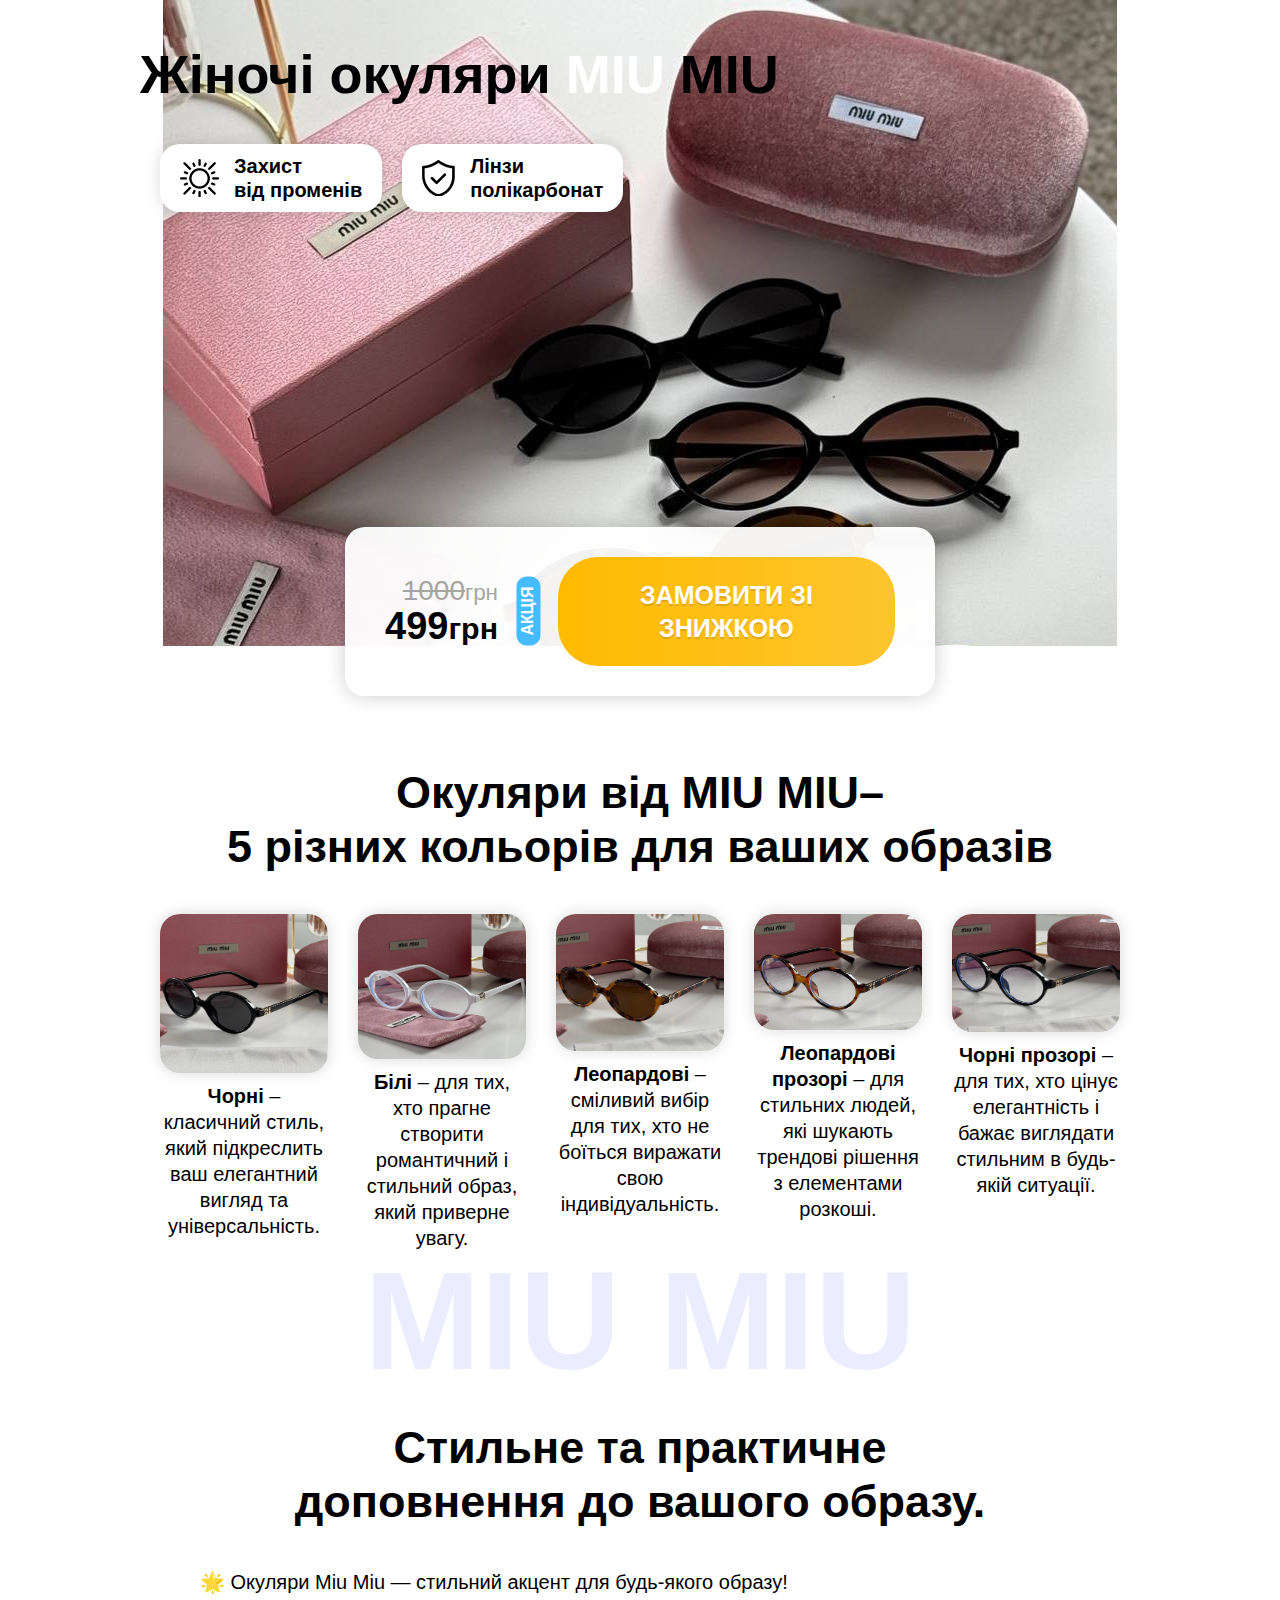
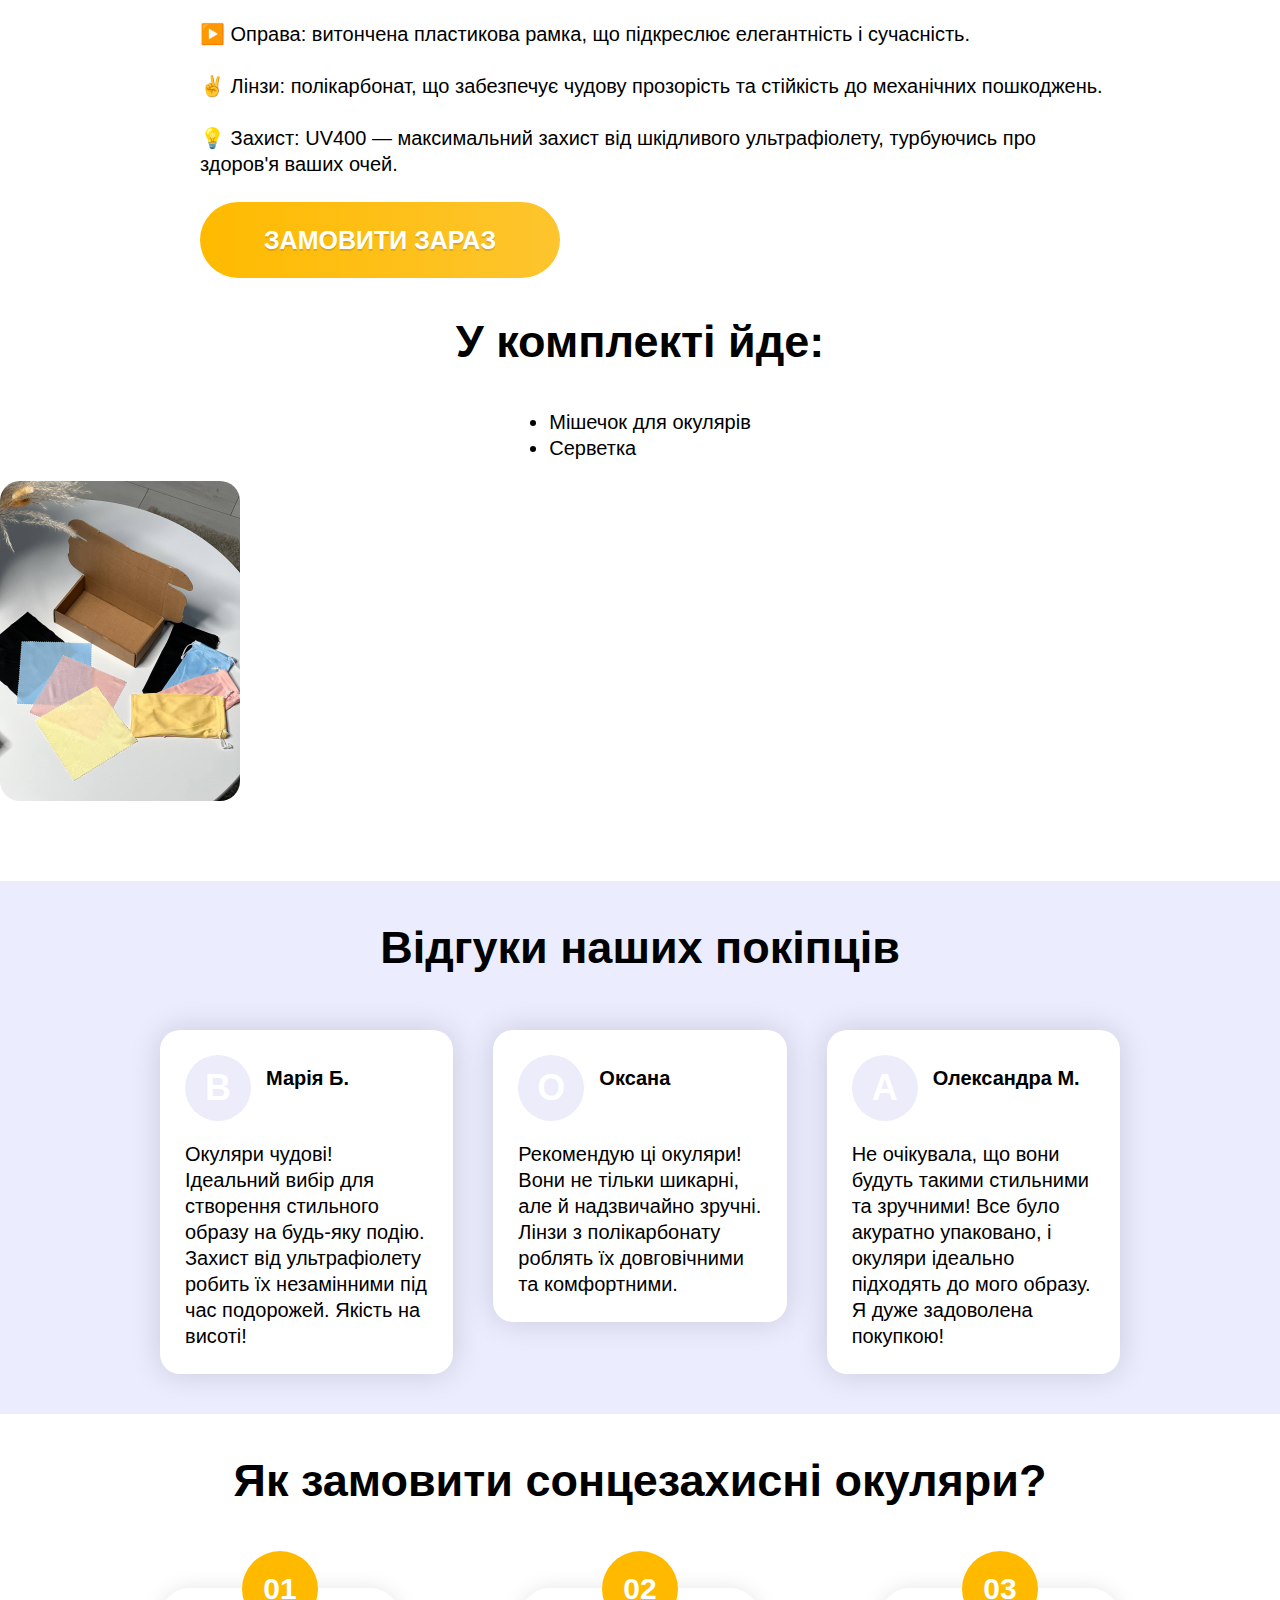
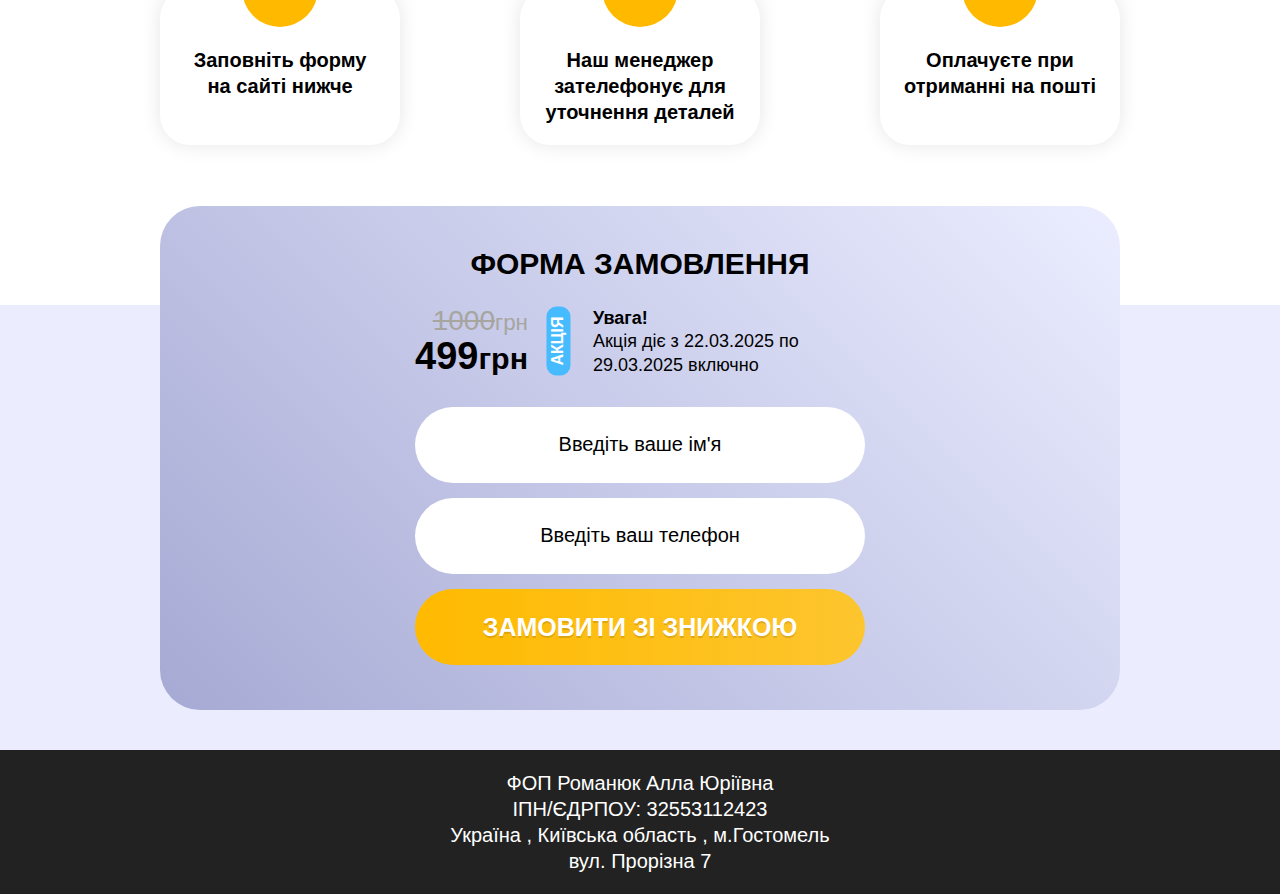
==== commit adaa216b: "push" ====
--- a/index.html
+++ b/index.html
@@ -35,7 +35,7 @@
       </div> -->
    <!-- </section> -->
    <section class="offer" style="background: url('style/photo_1.jpg') 50% 0% no-repeat;">
-      <div class="wrapper">
+      <div class="wrapper" style="height: 600px;">
          <!-- <div class="main_subtitle" style="color: #1A237E;">Жіночі окуляри MIU MIU – ваш стильний захист від сонця!</div> -->
          <div class="main_title">
             Жіночі окуляри <span style="color: white;">MIU</span> MIU
@@ -92,7 +92,7 @@
          <div class="name_product">MIU MIU</div>
          <h2 class="title">Стильне та практичне <br> доповнення до вашого образу.</h2>
          <div class="description">
-            <div class="left"><img src="./style/video_ochki.gif" alt=""></div>
+            <div class="left"><img src="./style/creo_5.gif" alt=""></div>
             <div class="right">
                <p>🌟 Окуляри Miu Miu — стильний акцент для будь-якого образу!
                   <br><br>▶️ Оправа: витончена пластикова рамка, що підкреслює елегантність і сучасність.
@@ -101,21 +101,24 @@
                <a href="#order_form" class="button">Замовити зараз</a>
             </div>
          </div>
-         <!-- <div class="list_3">
-            <div class="item">
-               <img src="./style/benef1_img1.jpg" alt="">
-               <div class="text">Обеспечивают 100% защиту от UVB (ультрафиолетовые средние волны) и 98% защиту от UVA (ультрафиолетовые длинные волны)</div>
-            </div>
-            <div class="item">
-               <img src="./style/benef1_img2.jpg" alt="">
-               <div class="text">Оправа для очков изготовлена из металла и пластика TR90. Это легкий, долговечный и гипоаллергенный материал</div>
-            </div>
-            <div class="item">
-               <img src="./style/benef1_img3.jpg" alt="">
-               <div class="text">Для изменения линз нужно просто выбрать насадку желаемого цвета и легким движением руки вставить поверх основной оправы.</div>
-            </div>
-         </div> -->
+
       </div>
+      <br>
+         <h2 class="title">У комплекті йде:</h2>
+         <div style="text-align: center;">
+            <ul style="list-style-type: disc; display: inline-block; text-align: left; padding-left: 20px; padding-bottom: 20px;">
+               <li>Мішечок для окулярів</li>
+               <li>Серветка</li>
+            </ul>
+         <br>
+         </div>
+         <div class="description">
+            <div class="left">
+               <img src="./style/photo_44.jpg" alt="Фото комплекту">
+            </div>
+         </div>
+
+
    </section>
    <section class="sect2">
       <div class="wrapper">
@@ -182,7 +185,7 @@
                   <div class="price_block">
                      <div class="price">
                         <div class="old"><span>1000</span><small>грн</small></div>
-                        <div class="new"><span>399</span><small>грн</small></div>
+                        <div class="new"><span>499</span><small>грн</small></div>
                      </div>
                      <div class="sale">акція</div>
                   </div>
